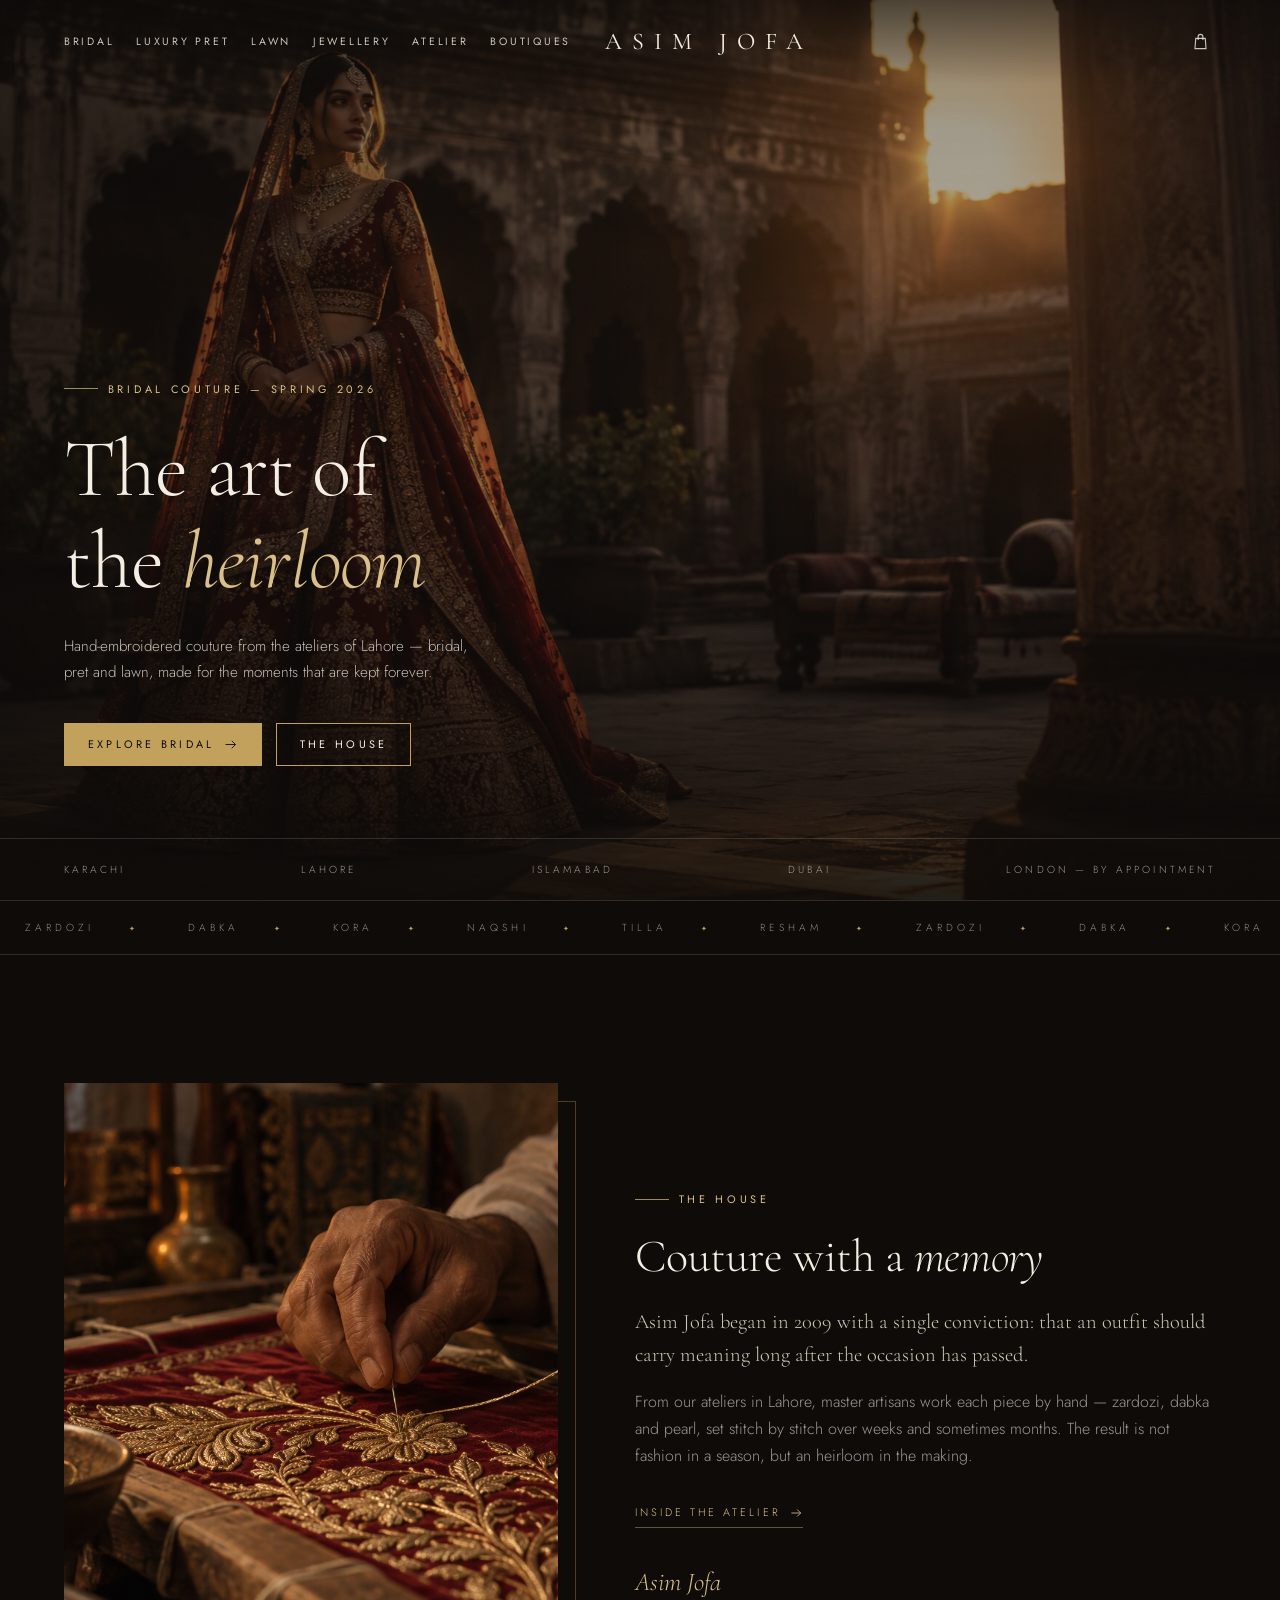
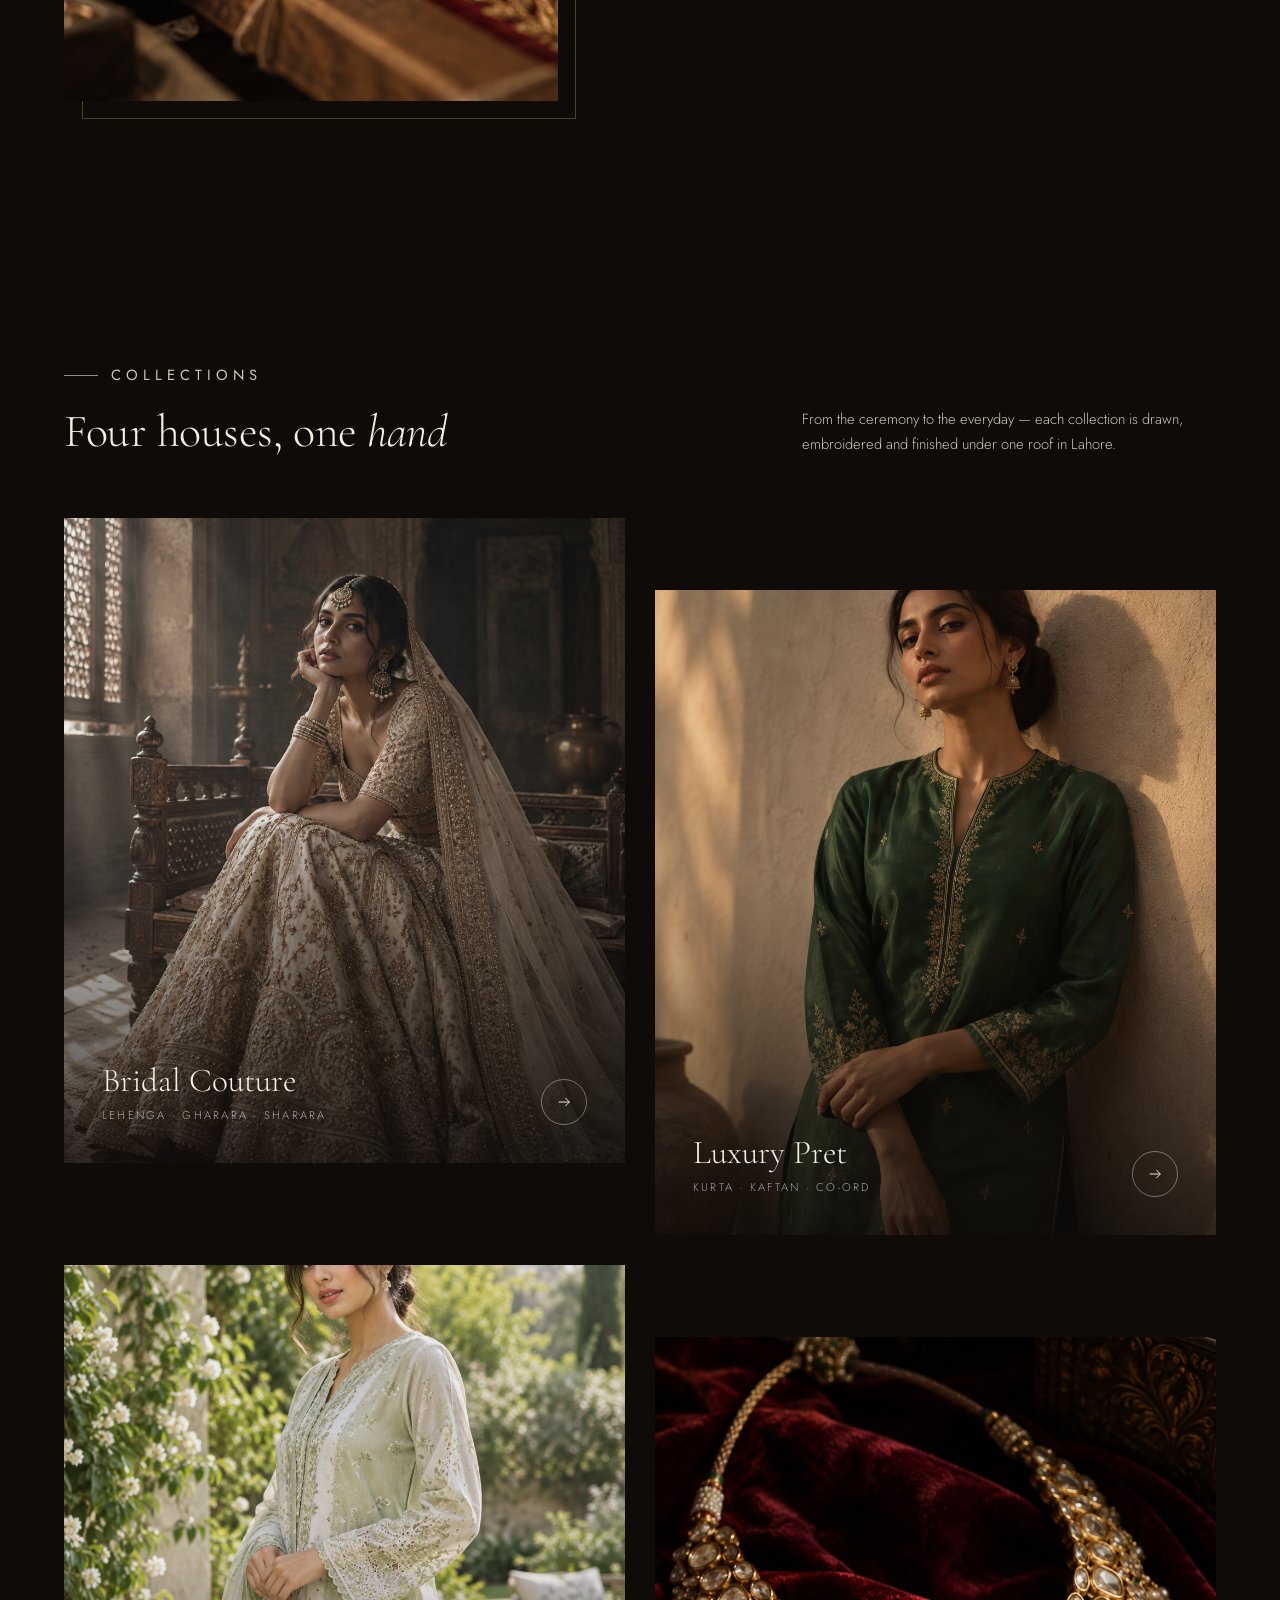
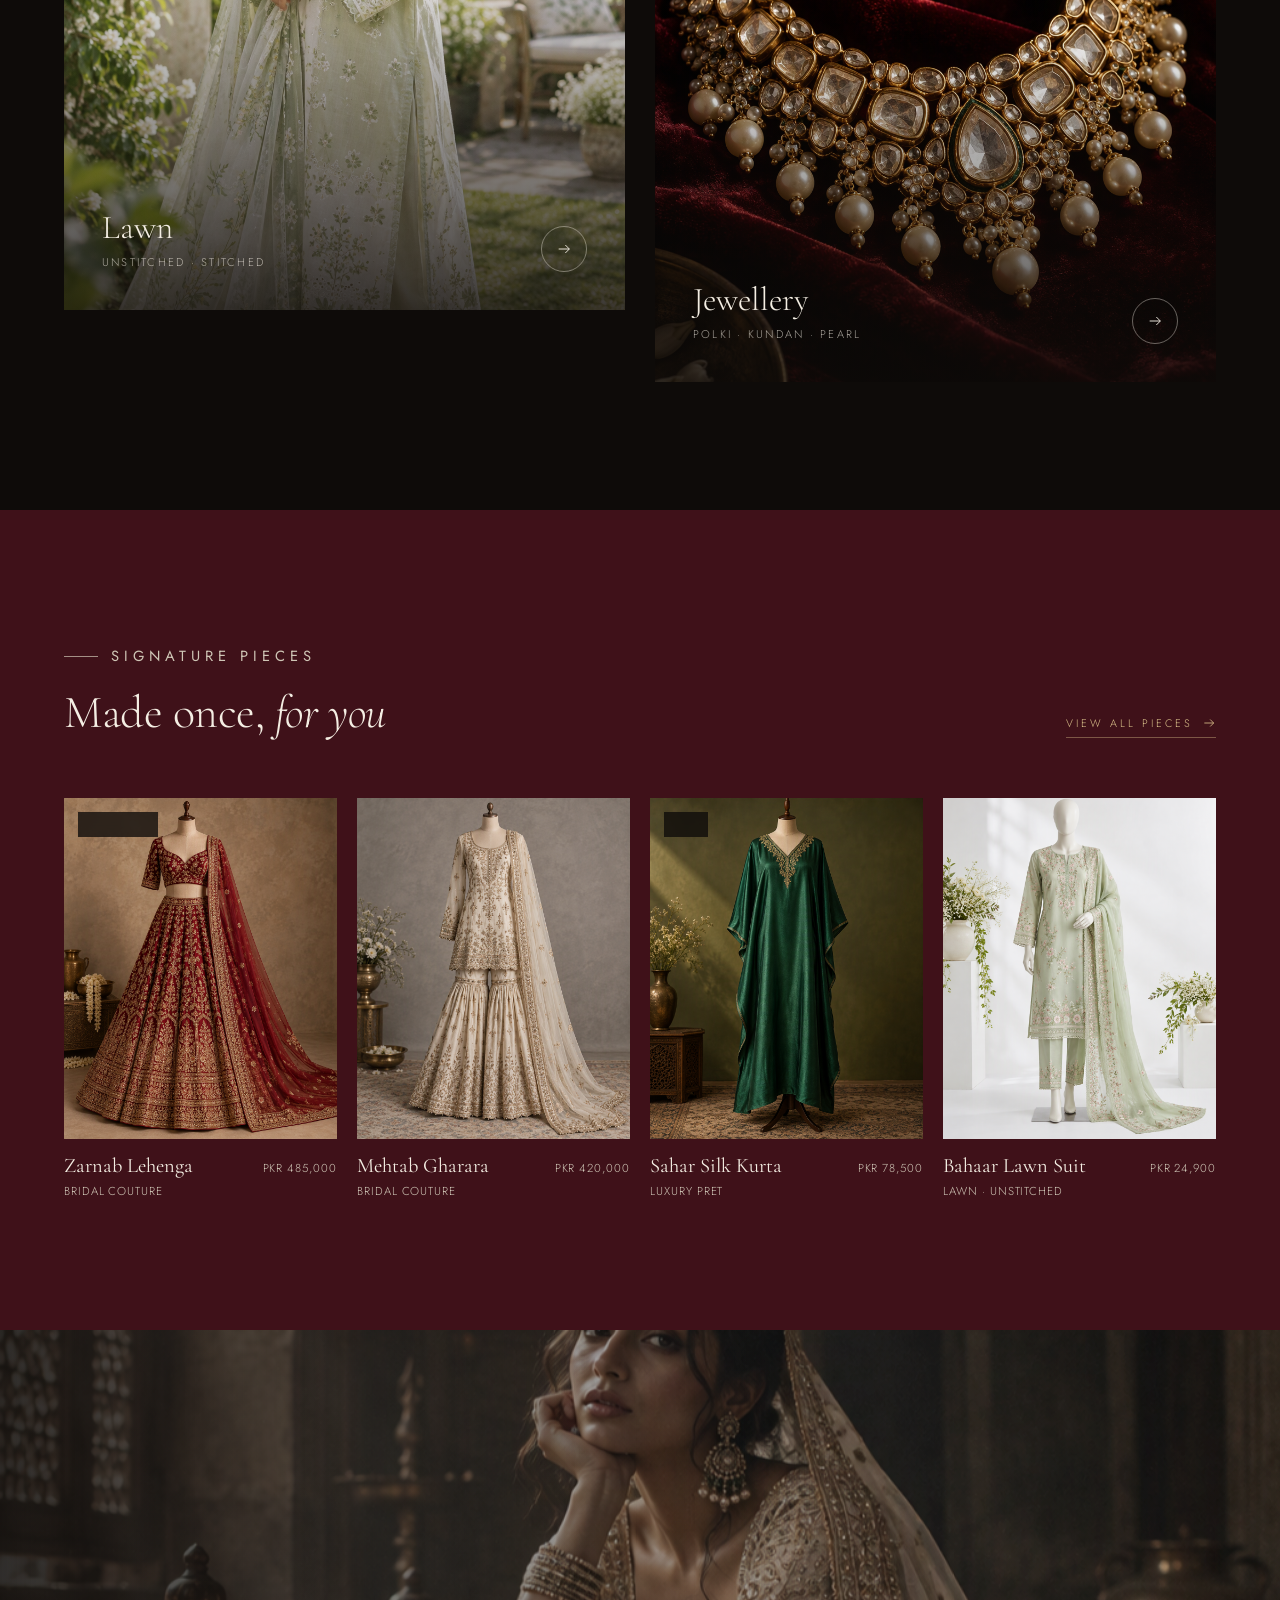
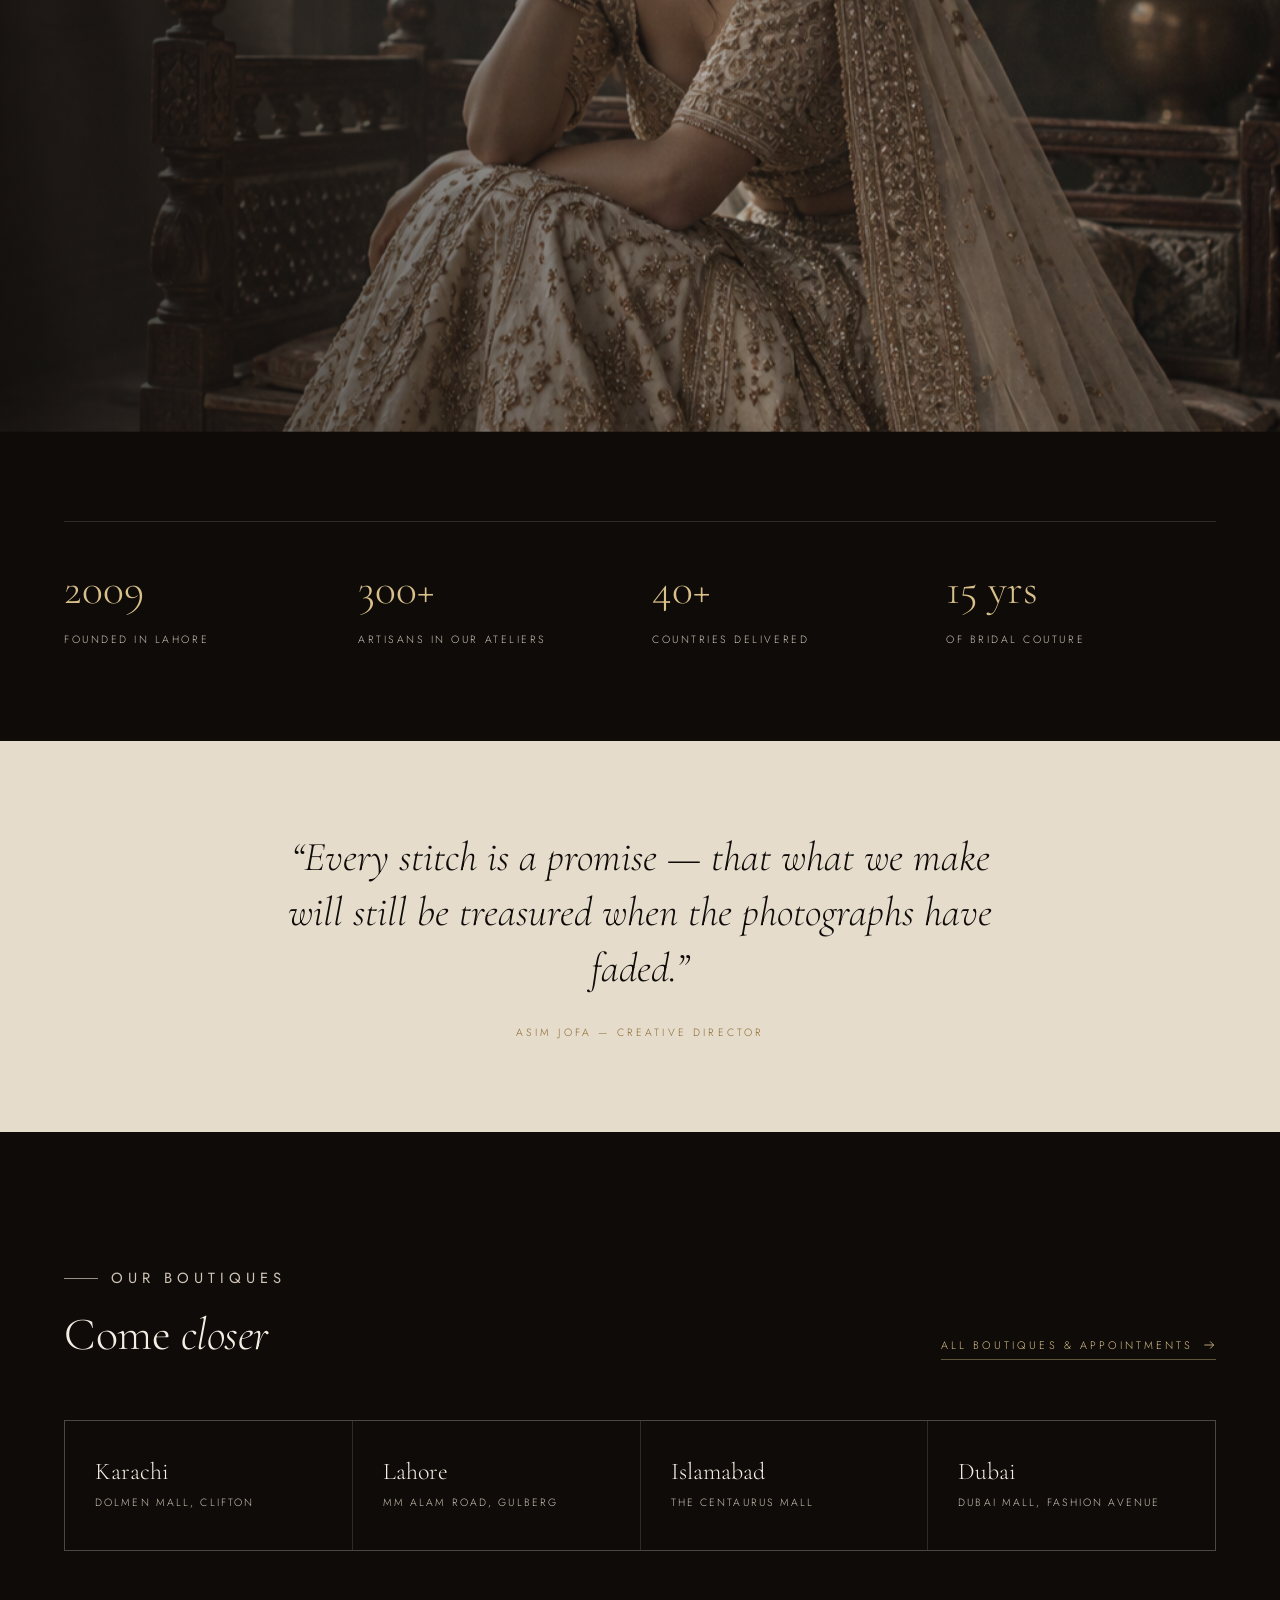
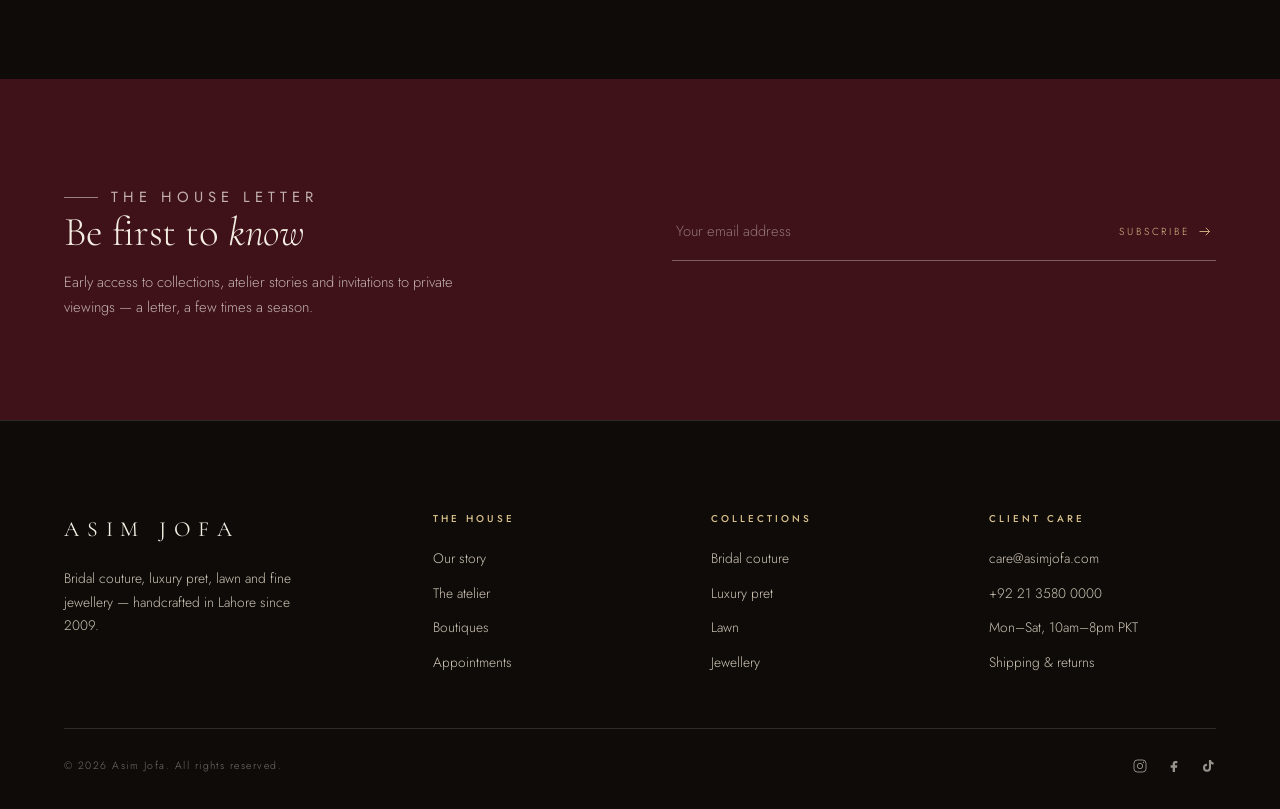
==== index.html @ aaea0c68 "Build Asim Jofa couture site with campaign imagery" ====
<!DOCTYPE html>
<html lang="en">
<head>
  <meta charset="UTF-8">
  <meta name="viewport" content="width=device-width, initial-scale=1.0">
  <title>Asim Jofa — Bridal Couture, Luxury Pret & Lawn</title>
  <meta name="description" content="Asim Jofa couture house — hand-embroidered bridal, luxury pret, lawn and fine jewellery, crafted in Lahore since 2009.">
  <link rel="preconnect" href="https://fonts.googleapis.com">
  <link rel="preconnect" href="https://fonts.gstatic.com" crossorigin>
  <link href="https://fonts.googleapis.com/css2?family=Cormorant+Garamond:ital,wght@0,300;0,400;0,500;1,300;1,400&family=Jost:wght@300;400;500&display=swap" rel="stylesheet">
  <link rel="icon" href="data:image/svg+xml,%3Csvg xmlns='http://www.w3.org/2000/svg' viewBox='0 0 64 64'%3E%3Crect width='64' height='64' fill='%230e0b09'/%3E%3Ctext x='32' y='43' font-family='Georgia,serif' font-size='27' fill='%23c2a15c' text-anchor='middle'%3EAJ%3C/text%3E%3C/svg%3E">
  <link rel="stylesheet" href="assets/css/style.css">
</head>
<body>

  <header class="site-header">
    <div class="container header-inner">
      <nav class="main-nav" aria-label="Primary">
        <a href="bridal.html">Bridal</a>
        <a href="pret.html">Luxury Pret</a>
        <a href="lawn.html">Lawn</a>
        <a href="jewellery.html">Jewellery</a>
        <a href="atelier.html">Atelier</a>
        <a href="boutiques.html">Boutiques</a>
      </nav>

      <button class="menu-toggle tool-btn" type="button" aria-label="Open menu">
        <svg viewBox="0 0 24 24" fill="none" stroke="currentColor" stroke-width="1.4"><path d="M3 7h18M3 12h18M3 17h18"/></svg>
      </button>

      <a class="wordmark" href="index.html" aria-label="Asim Jofa — home">Asim Jofa</a>

      <div class="header-tools">
        <button class="tool-btn" type="button" data-bag-open aria-label="Open shopping bag">
          <svg viewBox="0 0 24 24" fill="none" stroke="currentColor" stroke-width="1.4"><path d="M6 8h12l1 13H5L6 8Z"/><path d="M9 10V6a3 3 0 0 1 6 0v4"/></svg>
          <span class="bag-count" data-bag-count>0</span>
        </button>
      </div>
    </div>
  </header>

  <div class="mobile-nav" id="mobileNav" aria-hidden="true">
    <button class="mobile-close" type="button" aria-label="Close menu">
      <svg viewBox="0 0 24 24" fill="none" stroke="currentColor" stroke-width="1.4"><path d="M6 6l12 12M18 6L6 18"/></svg>
    </button>
    <a href="bridal.html">Bridal</a>
    <a href="pret.html">Luxury Pret</a>
    <a href="lawn.html">Lawn</a>
    <a href="jewellery.html">Jewellery</a>
    <a href="atelier.html">Atelier</a>
    <a href="boutiques.html">Boutiques</a>
    <small>Karachi · Lahore · Islamabad · Dubai</small>
  </div>

  <main>

    <section class="hero">
      <div class="hero-media">
        <img src="assets/images/hero-bridal.png" alt="Bride in a crimson and gold embroidered lehenga in a Mughal courtyard at dusk" fetchpriority="high">
      </div>
      <div class="hero-shade"></div>
      <div class="container hero-inner">
        <p class="eyebrow">Bridal Couture — Spring 2026</p>
        <h1 class="display">The art of the <em>heirloom</em></h1>
        <p class="hero-copy">Hand-embroidered couture from the ateliers of Lahore — bridal, pret and lawn, made for the moments that are kept forever.</p>
        <div class="hero-actions">
          <a class="btn btn--solid" href="bridal.html">Explore bridal
            <svg viewBox="0 0 24 24" fill="none" stroke="currentColor" stroke-width="1.4"><path d="M4 12h16M14 6l6 6-6 6"/></svg>
          </a>
          <a class="btn" href="atelier.html">The house</a>
        </div>
      </div>
      <div class="hero-foot">
        <div class="container">
          <span>Karachi</span><span>Lahore</span><span>Islamabad</span><span>Dubai</span><span>London — by appointment</span>
        </div>
      </div>
    </section>

    <div class="marquee" aria-hidden="true">
      <div class="marquee-track">
        <span>Zardozi</span><span>Dabka</span><span>Kora</span><span>Naqshi</span><span>Tilla</span><span>Resham</span>
        <span>Zardozi</span><span>Dabka</span><span>Kora</span><span>Naqshi</span><span>Tilla</span><span>Resham</span>
      </div>
    </div>

    <section class="section" id="house">
      <div class="container split">
        <div class="split-media" data-reveal>
          <img src="assets/images/atelier.png" alt="Artisan hands embroidering gold thread onto crimson silk">
        </div>
        <div class="split-body" data-reveal data-reveal-delay="1">
          <p class="eyebrow">The House</p>
          <h2 class="section-title">Couture with a <em>memory</em></h2>
          <p class="lede">Asim Jofa began in 2009 with a single conviction: that an outfit should carry meaning long after the occasion has passed.</p>
          <p class="muted">From our ateliers in Lahore, master artisans work each piece by hand — zardozi, dabka and pearl, set stitch by stitch over weeks and sometimes months. The result is not fashion in a season, but an heirloom in the making.</p>
          <a class="link-arrow" href="atelier.html">Inside the atelier
            <svg viewBox="0 0 24 24" fill="none" stroke="currentColor" stroke-width="1.4"><path d="M4 12h16M14 6l6 6-6 6"/></svg>
          </a>
          <p class="signature">Asim Jofa</p>
        </div>
      </div>
    </section>

    <section class="section" id="collections">
      <div class="container">
        <div class="section-head" data-reveal>
          <div>
            <p class="eyebrow">Collections</p>
            <h2 class="section-title">Four houses, one <em>hand</em></h2>
          </div>
          <p>From the ceremony to the everyday — each collection is drawn, embroidered and finished under one roof in Lahore.</p>
        </div>

        <div class="collections">
          <a class="collection" href="bridal.html" data-reveal>
            <img src="assets/images/bridal.png" alt="Bridal collection — ivory and gold zardozi ghagra">
            <div class="collection-body">
              <div>
                <h3>Bridal Couture</h3>
                <p>Lehenga · Gharara · Sharara</p>
              </div>
              <span class="go"><svg viewBox="0 0 24 24" fill="none" stroke="currentColor" stroke-width="1.4"><path d="M4 12h16M14 6l6 6-6 6"/></svg></span>
            </div>
          </a>

          <a class="collection" href="pret.html" data-reveal data-reveal-delay="1">
            <img src="assets/images/pret.png" alt="Luxury pret — emerald silk kurta">
            <div class="collection-body">
              <div>
                <h3>Luxury Pret</h3>
                <p>Kurta · Kaftan · Co-ord</p>
              </div>
              <span class="go"><svg viewBox="0 0 24 24" fill="none" stroke="currentColor" stroke-width="1.4"><path d="M4 12h16M14 6l6 6-6 6"/></svg></span>
            </div>
          </a>

          <a class="collection" href="lawn.html" data-reveal>
            <img src="assets/images/lawn.png" alt="Lawn collection — pistachio embroidered suit in a garden">
            <div class="collection-body">
              <div>
                <h3>Lawn</h3>
                <p>Unstitched · Stitched</p>
              </div>
              <span class="go"><svg viewBox="0 0 24 24" fill="none" stroke="currentColor" stroke-width="1.4"><path d="M4 12h16M14 6l6 6-6 6"/></svg></span>
            </div>
          </a>

          <a class="collection" href="jewellery.html" data-reveal data-reveal-delay="1">
            <img src="assets/images/jewellery.png" alt="Polki and kundan necklace on burgundy velvet">
            <div class="collection-body">
              <div>
                <h3>Jewellery</h3>
                <p>Polki · Kundan · Pearl</p>
              </div>
              <span class="go"><svg viewBox="0 0 24 24" fill="none" stroke="currentColor" stroke-width="1.4"><path d="M4 12h16M14 6l6 6-6 6"/></svg></span>
            </div>
          </a>
        </div>
      </div>
    </section>

    <section class="section section--wine" id="signature">
      <div class="container">
        <div class="section-head" data-reveal>
          <div>
            <p class="eyebrow">Signature pieces</p>
            <h2 class="section-title">Made once, <em>for you</em></h2>
          </div>
          <a class="link-arrow" href="pret.html">View all pieces
            <svg viewBox="0 0 24 24" fill="none" stroke="currentColor" stroke-width="1.4"><path d="M4 12h16M14 6l6 6-6 6"/></svg>
          </a>
        </div>

        <div class="product-grid">
          <article class="product" data-reveal>
            <div class="product-media">
              <span class="product-badge">Signature</span>
              <img src="assets/images/product-1.png" alt="Zarnab crimson embroidered bridal lehenga">
              <button class="add-btn" type="button" data-add="zarnab" data-name="Zarnab Lehenga" data-price="485000" data-image="assets/images/product-1.png">Add to bag</button>
            </div>
            <div class="product-info">
              <div><h3>Zarnab Lehenga</h3><span class="product-cat">Bridal Couture</span></div>
              <span>PKR 485,000</span>
            </div>
          </article>

          <article class="product" data-reveal data-reveal-delay="1">
            <div class="product-media">
              <img src="assets/images/product-2.png" alt="Mehtab ivory and gold bridal gharara">
              <button class="add-btn" type="button" data-add="mehtab" data-name="Mehtab Gharara" data-price="420000" data-image="assets/images/product-2.png">Add to bag</button>
            </div>
            <div class="product-info">
              <div><h3>Mehtab Gharara</h3><span class="product-cat">Bridal Couture</span></div>
              <span>PKR 420,000</span>
            </div>
          </article>

          <article class="product" data-reveal data-reveal-delay="2">
            <div class="product-media">
              <span class="product-badge">New</span>
              <img src="assets/images/product-3.png" alt="Sahar emerald silk kurta with gold neckline">
              <button class="add-btn" type="button" data-add="sahar" data-name="Sahar Silk Kurta" data-price="78500" data-image="assets/images/product-3.png">Add to bag</button>
            </div>
            <div class="product-info">
              <div><h3>Sahar Silk Kurta</h3><span class="product-cat">Luxury Pret</span></div>
              <span>PKR 78,500</span>
            </div>
          </article>

          <article class="product" data-reveal data-reveal-delay="3">
            <div class="product-media">
              <img src="assets/images/product-4.png" alt="Bahaar pistachio embroidered lawn suit">
              <button class="add-btn" type="button" data-add="bahaar" data-name="Bahaar Lawn Suit" data-price="24900" data-image="assets/images/product-4.png">Add to bag</button>
            </div>
            <div class="product-info">
              <div><h3>Bahaar Lawn Suit</h3><span class="product-cat">Lawn · Unstitched</span></div>
              <span>PKR 24,900</span>
            </div>
          </article>
        </div>
      </div>
    </section>

    <section class="campaign" id="campaign">
      <div class="hero-media">
        <img src="assets/images/bridal.png" alt="Bride in ivory and antique gold zardozi" loading="lazy">
      </div>
      <div class="campaign-shade"></div>
      <div class="container campaign-inner" data-reveal>
        <p class="eyebrow">The Wedding Edit · 2026</p>
        <h2 class="section-title">Written in gold, <em>worn once</em></h2>
        <p>Three months, forty artisans, one bride. Our couture service begins with a conversation and ends with a piece that belongs to your family.</p>
        <a class="btn" href="boutiques.html">Book a private appointment</a>
      </div>
    </section>

    <section class="section section--tight">
      <div class="container">
        <div class="stats" data-reveal>
          <div class="stat"><strong>2009</strong><span>Founded in Lahore</span></div>
          <div class="stat"><strong>300+</strong><span>Artisans in our ateliers</span></div>
          <div class="stat"><strong>40+</strong><span>Countries delivered</span></div>
          <div class="stat"><strong>15 yrs</strong><span>Of bridal couture</span></div>
        </div>
      </div>
    </section>

    <section class="section section--tight section--sand">
      <div class="container quote" data-reveal>
        <blockquote>“Every stitch is a promise — that what we make will still be treasured when the photographs have faded.”</blockquote>
        <cite>Asim Jofa — Creative Director</cite>
      </div>
    </section>

    <section class="section" id="boutiques">
      <div class="container">
        <div class="section-head" data-reveal>
          <div>
            <p class="eyebrow">Our boutiques</p>
            <h2 class="section-title">Come <em>closer</em></h2>
          </div>
          <a class="link-arrow" href="boutiques.html">All boutiques &amp; appointments
            <svg viewBox="0 0 24 24" fill="none" stroke="currentColor" stroke-width="1.4"><path d="M4 12h16M14 6l6 6-6 6"/></svg>
          </a>
        </div>
        <div class="boutique-strip" data-reveal>
          <a href="boutiques.html#karachi"><h3>Karachi</h3><p>Dolmen Mall, Clifton</p></a>
          <a href="boutiques.html#lahore"><h3>Lahore</h3><p>MM Alam Road, Gulberg</p></a>
          <a href="boutiques.html#islamabad"><h3>Islamabad</h3><p>The Centaurus Mall</p></a>
          <a href="boutiques.html#dubai"><h3>Dubai</h3><p>Dubai Mall, Fashion Avenue</p></a>
        </div>
      </div>
    </section>

    <section class="newsletter" id="letter">
      <div class="container newsletter-inner">
        <div data-reveal>
          <p class="eyebrow">The House Letter</p>
          <h2 class="section-title">Be first to <em>know</em></h2>
          <p>Early access to collections, atelier stories and invitations to private viewings — a letter, a few times a season.</p>
        </div>
        <div data-reveal data-reveal-delay="1">
          <form class="field" data-newsletter novalidate>
            <input type="email" name="email" placeholder="Your email address" aria-label="Your email address" autocomplete="email">
            <button type="submit">Subscribe
              <svg viewBox="0 0 24 24" fill="none" stroke="currentColor" stroke-width="1.4"><path d="M4 12h16M14 6l6 6-6 6"/></svg>
            </button>
          </form>
          <p class="form-note" aria-live="polite"></p>
        </div>
      </div>
    </section>

  </main>

  <footer class="site-footer">
    <div class="container">
      <div class="footer-top">
        <div class="footer-brand">
          <a class="wordmark" href="index.html">Asim Jofa</a>
          <p>Bridal couture, luxury pret, lawn and fine jewellery — handcrafted in Lahore since 2009.</p>
        </div>
        <div class="footer-col">
          <h4>The House</h4>
          <ul>
            <li><a href="atelier.html">Our story</a></li>
            <li><a href="atelier.html#craft">The atelier</a></li>
            <li><a href="boutiques.html">Boutiques</a></li>
            <li><a href="boutiques.html#appointment">Appointments</a></li>
          </ul>
        </div>
        <div class="footer-col">
          <h4>Collections</h4>
          <ul>
            <li><a href="bridal.html">Bridal couture</a></li>
            <li><a href="pret.html">Luxury pret</a></li>
            <li><a href="lawn.html">Lawn</a></li>
            <li><a href="jewellery.html">Jewellery</a></li>
          </ul>
        </div>
        <div class="footer-col">
          <h4>Client care</h4>
          <ul>
            <li><a href="mailto:care@asimjofa.com">care@asimjofa.com</a></li>
            <li><a href="tel:+922135800000">+92 21 3580 0000</a></li>
            <li>Mon–Sat, 10am–8pm PKT</li>
            <li><a href="boutiques.html#care">Shipping &amp; returns</a></li>
          </ul>
        </div>
      </div>
      <div class="footer-bottom">
        <span>© <span data-year>2026</span> Asim Jofa. All rights reserved.</span>
        <div class="socials">
          <a href="https://www.instagram.com/asimjofa/" target="_blank" rel="noopener" aria-label="Instagram">
            <svg viewBox="0 0 24 24" fill="none" stroke="currentColor" stroke-width="1.4"><rect x="3" y="3" width="18" height="18" rx="5"/><circle cx="12" cy="12" r="4"/><circle cx="17.2" cy="6.8" r="1" fill="currentColor" stroke="none"/></svg>
          </a>
          <a href="https://www.facebook.com/asimjofa" target="_blank" rel="noopener" aria-label="Facebook">
            <svg viewBox="0 0 24 24" fill="currentColor"><path d="M14 8h3V4.5h-3c-2.5 0-4 1.7-4 4.2V11H7v3.5h3V21h3.5v-6.5h3l.5-3.5h-3.5V9c0-.6.3-1 .5-1Z"/></svg>
          </a>
          <a href="https://www.tiktok.com/@asimjofa" target="_blank" rel="noopener" aria-label="TikTok">
            <svg viewBox="0 0 24 24" fill="currentColor"><path d="M16.5 3c.4 2.1 1.8 3.5 4 3.8v3c-1.6 0-3-.5-4-1.3v6.1a6 6 0 1 1-5.9-6v3.2a2.9 2.9 0 1 0 2.8 2.9V3h3Z"/></svg>
          </a>
        </div>
      </div>
    </div>
  </footer>

  <script src="assets/js/main.js"></script>
</body>
</html>
---- assets/css/style.css ----
/* ————————————————————————————————
   Asim Jofa — static site
   ———————————————————————————————— */

:root {
  --ink: #0e0b09;
  --ink-2: #171210;
  --ink-3: #221b16;
  --ivory: #f4eee3;
  --ivory-dim: #cfc6b6;
  --sand: #e6dccb;
  --gold: #c2a15c;
  --gold-soft: #d9c08a;
  --wine: #3f1119;
  --line: rgba(244, 238, 227, 0.14);
  --line-dark: rgba(14, 11, 9, 0.14);
  --serif: "Cormorant Garamond", "Times New Roman", serif;
  --sans: "Jost", "Helvetica Neue", Arial, sans-serif;
  --ease: cubic-bezier(0.22, 1, 0.36, 1);
  --header-h: 84px;
}

* { margin: 0; padding: 0; box-sizing: border-box; }

html { scroll-behavior: smooth; }

body {
  background: var(--ink);
  color: var(--ivory);
  font-family: var(--sans);
  font-weight: 300;
  font-size: 16px;
  line-height: 1.7;
  -webkit-font-smoothing: antialiased;
}

img { display: block; max-width: 100%; }

a { color: inherit; text-decoration: none; }

button { font: inherit; color: inherit; background: none; border: 0; cursor: pointer; }

::selection { background: var(--gold); color: var(--ink); }

.container { width: min(1320px, 90vw); margin-inline: auto; }

/* ————— typography ————— */

h1, h2, h3, .serif { font-family: var(--serif); font-weight: 300; line-height: 1.12; }

.display {
  font-size: clamp(2.9rem, 6.4vw, 5.9rem);
  letter-spacing: -0.01em;
}

.display em, .serif em { font-style: italic; color: var(--gold-soft); }

h2.section-title {
  font-size: clamp(2rem, 3.6vw, 3.4rem);
  letter-spacing: -0.01em;
}

.eyebrow {
  display: inline-flex;
  align-items: center;
  gap: 0.9em;
  font-size: 0.68rem;
  font-weight: 400;
  letter-spacing: 0.34em;
  text-transform: uppercase;
  color: var(--gold-soft);
}

.eyebrow::before {
  content: "";
  width: 34px;
  height: 1px;
  background: currentColor;
  opacity: 0.7;
}

.lede {
  font-family: var(--serif);
  font-size: clamp(1.15rem, 1.6vw, 1.45rem);
  line-height: 1.6;
  color: var(--ivory-dim);
}

.muted { color: rgba(244, 238, 227, 0.62); }

/* ————— buttons & links ————— */

.btn {
  display: inline-flex;
  align-items: center;
  justify-content: center;
  gap: 0.8em;
  padding: 1em 2.1em;
  border: 1px solid var(--gold);
  font-size: 0.68rem;
  font-weight: 400;
  letter-spacing: 0.3em;
  text-transform: uppercase;
  color: var(--ivory);
  transition: background-color 0.45s var(--ease), color 0.45s var(--ease);
}

.btn:hover { background: var(--gold); color: var(--ink); }

.btn--solid { background: var(--gold); color: var(--ink); }
.btn--solid:hover { background: transparent; color: var(--ivory); }

.btn--ghost { border-color: var(--line); }
.btn--ghost:hover { border-color: var(--gold); background: transparent; color: var(--ivory); }

.btn svg { width: 15px; height: 15px; transition: transform 0.4s var(--ease); }
.btn:hover svg { transform: translateX(4px); }

.link-arrow {
  display: inline-flex;
  align-items: center;
  gap: 0.8em;
  font-size: 0.68rem;
  letter-spacing: 0.28em;
  text-transform: uppercase;
  color: var(--gold-soft);
  padding-bottom: 0.45em;
  border-bottom: 1px solid rgba(217, 192, 138, 0.4);
  transition: border-color 0.3s;
}

.link-arrow:hover { border-color: var(--gold-soft); }
.link-arrow svg { width: 14px; height: 14px; }

/* ————— header ————— */

.site-header {
  position: fixed;
  inset: 0 0 auto;
  z-index: 60;
  height: var(--header-h);
  display: flex;
  align-items: center;
  transition: background-color 0.45s var(--ease), backdrop-filter 0.45s;
  background: linear-gradient(to bottom, rgba(14, 11, 9, 0.55), rgba(14, 11, 9, 0));
}

.site-header.is-solid {
  background: rgba(14, 11, 9, 0.92);
  backdrop-filter: blur(14px);
  border-bottom: 1px solid var(--line);
}

.header-inner {
  display: grid;
  grid-template-columns: 1fr auto 1fr;
  align-items: center;
  gap: 24px;
}

.main-nav { display: flex; gap: clamp(14px, 1.7vw, 30px); }

.main-nav a { white-space: nowrap; }

.main-nav a,
.header-tools button,
.header-tools a {
  font-size: 0.66rem;
  font-weight: 400;
  letter-spacing: 0.26em;
  text-transform: uppercase;
  color: rgba(244, 238, 227, 0.82);
  transition: color 0.3s;
}

.main-nav a:hover,
.main-nav a[aria-current="page"] { color: var(--gold-soft); }

.wordmark {
  font-family: var(--serif);
  font-size: 1.5rem;
  font-weight: 400;
  letter-spacing: 0.42em;
  text-indent: 0.42em;
  text-transform: uppercase;
  white-space: nowrap;
}

.header-tools {
  display: flex;
  justify-content: flex-end;
  align-items: center;
  gap: 22px;
}

.tool-btn { position: relative; display: inline-flex; padding: 6px; }
.tool-btn svg { width: 19px; height: 19px; }

.bag-count {
  position: absolute;
  top: 0;
  right: -2px;
  min-width: 16px;
  height: 16px;
  padding: 0 4px;
  border-radius: 50%;
  background: var(--gold);
  color: var(--ink);
  font-size: 0.6rem;
  font-weight: 500;
  line-height: 16px;
  text-align: center;
  opacity: 0;
  transform: scale(0.6);
  transition: opacity 0.3s, transform 0.3s;
}

.bag-count.is-on { opacity: 1; transform: scale(1); }

.menu-toggle { display: none; }

/* mobile nav */

.mobile-nav {
  position: fixed;
  inset: 0;
  z-index: 90;
  background: var(--ink);
  padding: 110px 9vw 48px;
  display: flex;
  flex-direction: column;
  gap: 6px;
  transform: translateY(-102%);
  transition: transform 0.6s var(--ease);
}

.mobile-nav.is-open { transform: translateY(0); }

.mobile-nav a {
  font-family: var(--serif);
  font-size: clamp(1.9rem, 8vw, 2.6rem);
  padding: 6px 0;
  border-bottom: 1px solid var(--line);
  color: var(--ivory);
}

.mobile-nav a[aria-current="page"] { color: var(--gold-soft); }

.mobile-nav small {
  margin-top: 32px;
  font-size: 0.66rem;
  letter-spacing: 0.3em;
  text-transform: uppercase;
  color: var(--ivory-dim);
}

.mobile-close {
  position: absolute;
  top: 28px;
  right: 9vw;
  width: 44px;
  height: 44px;
  display: grid;
  place-items: center;
  border: 1px solid var(--line);
  border-radius: 50%;
}

.mobile-close svg { width: 18px; height: 18px; }

/* ————— hero ————— */

.hero {
  position: relative;
  min-height: 100svh;
  display: flex;
  flex-direction: column;
  justify-content: flex-end;
  isolation: isolate;
  overflow: hidden;
}

.hero-media, .hero-media img, .hero-shade { position: absolute; inset: 0; }

.hero-media img {
  width: 100%;
  height: 100%;
  object-fit: cover;
  object-position: 50% 32%;
  transform: scale(1.04);
  animation: hero-in 2.4s var(--ease) forwards;
}

@keyframes hero-in { to { transform: scale(1); } }

.hero-shade {
  background:
    linear-gradient(to top, rgba(14, 11, 9, 0.92) 0%, rgba(14, 11, 9, 0.28) 46%, rgba(14, 11, 9, 0.42) 100%),
    linear-gradient(to right, rgba(14, 11, 9, 0.55), transparent 55%);
}

.hero-inner {
  position: relative;
  z-index: 2;
  padding: calc(var(--header-h) + 40px) 0 8vh;
}

.hero-inner .eyebrow { margin-bottom: 26px; }

.hero-inner h1 {
  max-width: 15ch;
  margin-bottom: 26px;
  text-wrap: balance;
}

.hero-copy {
  max-width: 46ch;
  margin-bottom: 38px;
  color: rgba(244, 238, 227, 0.78);
  font-size: 0.95rem;
}

.hero-actions { display: flex; flex-wrap: wrap; gap: 14px; }

.hero-foot {
  position: relative;
  z-index: 2;
  border-top: 1px solid var(--line);
  padding: 22px 0;
  font-size: 0.64rem;
  letter-spacing: 0.3em;
  text-transform: uppercase;
  color: rgba(244, 238, 227, 0.6);
}

.hero-foot .container {
  display: flex;
  flex-wrap: wrap;
  justify-content: space-between;
  gap: 12px 32px;
}

/* ————— page hero ————— */

.page-hero {
  position: relative;
  min-height: 74vh;
  display: flex;
  align-items: flex-end;
  isolation: isolate;
  overflow: hidden;
  padding-bottom: 64px;
}

.page-hero .hero-media img { object-position: 50% 30%; }

.page-hero--top .hero-media img { object-position: 50% 42%; }

.page-hero-inner { position: relative; z-index: 2; }

.page-hero .eyebrow { margin-bottom: 20px; }

.page-hero h1 { font-size: clamp(2.7rem, 6vw, 5.2rem); }

.page-hero p {
  max-width: 52ch;
  margin-top: 20px;
  color: rgba(244, 238, 227, 0.76);
  font-size: 0.95rem;
}

.crumbs {
  position: relative;
  z-index: 2;
  display: flex;
  gap: 0.7em;
  margin-bottom: 22px;
  font-size: 0.62rem;
  letter-spacing: 0.24em;
  text-transform: uppercase;
  color: rgba(244, 238, 227, 0.55);
}

.crumbs a:hover { color: var(--gold-soft); }

/* ————— sections ————— */

.section { padding: clamp(72px, 10vw, 130px) 0; }
.section--tight { padding: clamp(56px, 7vw, 96px) 0; }
.section--sand { background: var(--sand); color: var(--ink); }
.section--wine { background: var(--wine); }

.section-head {
  display: flex;
  flex-wrap: wrap;
  align-items: flex-end;
  justify-content: space-between;
  gap: 24px;
  margin-bottom: clamp(36px, 5vw, 60px);
}

.section-head .eyebrow { margin-bottom: 18px; }
.section-head p { max-width: 46ch; color: var(--ivory-dim); font-size: 0.92rem; }

.section--sand .eyebrow { color: #8a6a2f; }
.section--sand .section-head p,
.section--sand .muted { color: rgba(14, 11, 9, 0.66); }

/* marquee */

.marquee {
  overflow: hidden;
  border-block: 1px solid var(--line);
  padding: 18px 0;
  background: var(--ink);
}

.marquee-track {
  display: flex;
  gap: 0;
  width: max-content;
  animation: marquee 38s linear infinite;
}

.marquee span {
  flex: none;
  padding-inline: 2.4em;
  font-size: 0.64rem;
  letter-spacing: 0.4em;
  text-transform: uppercase;
  color: rgba(244, 238, 227, 0.55);
  white-space: nowrap;
}

.marquee span::after {
  content: "✦";
  margin-left: 4.8em;
  color: var(--gold);
  font-size: 0.7em;
}

@keyframes marquee { to { transform: translateX(-50%); } }

/* intro split */

.split {
  display: grid;
  grid-template-columns: 0.85fr 1fr;
  gap: clamp(36px, 6vw, 96px);
  align-items: center;
}

.split--flip { grid-template-columns: 1fr 0.85fr; }
.split--flip .split-media { order: 2; }

.split-media { position: relative; }

.split-media img {
  width: 100%;
  aspect-ratio: 4 / 5;
  object-fit: cover;
}

.split-media::after {
  content: "";
  position: absolute;
  inset: 18px -18px -18px 18px;
  border: 1px solid var(--gold);
  opacity: 0.35;
  z-index: -1;
}

.split-body .eyebrow { margin-bottom: 22px; }
.split-body h2 { margin-bottom: 24px; }
.split-body p + p { margin-top: 16px; }
.split-body .link-arrow { margin-top: 34px; }

.signature {
  font-family: var(--serif);
  font-style: italic;
  font-size: 1.6rem;
  margin-top: 32px;
  color: var(--gold-soft);
}

/* collections */

.collections {
  display: grid;
  grid-template-columns: 1fr 1fr;
  gap: clamp(18px, 2.4vw, 30px);
}

.collection {
  position: relative;
  display: block;
  overflow: hidden;
  isolation: isolate;
  aspect-ratio: 4 / 4.6;
}

.collection:nth-child(even) { margin-top: clamp(0px, 6vw, 72px); }

.collection img {
  position: absolute;
  inset: 0;
  width: 100%;
  height: 100%;
  object-fit: cover;
  transition: transform 1.4s var(--ease);
}

.collection::after {
  content: "";
  position: absolute;
  inset: 0;
  background: linear-gradient(to top, rgba(14, 11, 9, 0.8), rgba(14, 11, 9, 0.05) 55%);
  z-index: 1;
}

.collection:hover img { transform: scale(1.055); }

.collection-body {
  position: absolute;
  inset: auto 0 0;
  z-index: 2;
  padding: clamp(22px, 3vw, 38px);
  display: flex;
  align-items: flex-end;
  justify-content: space-between;
  gap: 20px;
}

.collection h3 { font-size: clamp(1.7rem, 2.6vw, 2.5rem); margin-bottom: 6px; }

.collection p {
  font-size: 0.7rem;
  letter-spacing: 0.2em;
  text-transform: uppercase;
  color: rgba(244, 238, 227, 0.66);
}

.collection .go {
  flex: none;
  width: 46px;
  height: 46px;
  border: 1px solid rgba(244, 238, 227, 0.4);
  border-radius: 50%;
  display: grid;
  place-items: center;
  transition: background-color 0.4s, color 0.4s, border-color 0.4s;
}

.collection .go svg { width: 16px; height: 16px; }
.collection:hover .go { background: var(--gold); border-color: var(--gold); color: var(--ink); }

/* stats */

.stats {
  display: grid;
  grid-template-columns: repeat(4, 1fr);
  gap: 24px;
  border-top: 1px solid var(--line);
  padding-top: 46px;
}

.stat strong {
  display: block;
  font-family: var(--serif);
  font-size: clamp(2.2rem, 3.4vw, 3.2rem);
  font-weight: 300;
  color: var(--gold-soft);
  line-height: 1;
  margin-bottom: 12px;
}

.stat span {
  font-size: 0.66rem;
  letter-spacing: 0.24em;
  text-transform: uppercase;
  color: var(--ivory-dim);
}

/* products */

.filters {
  display: flex;
  flex-wrap: wrap;
  gap: 10px;
  margin-bottom: clamp(28px, 4vw, 44px);
}

.pill {
  padding: 0.75em 1.5em;
  border: 1px solid var(--line);
  font-size: 0.64rem;
  letter-spacing: 0.24em;
  text-transform: uppercase;
  color: var(--ivory-dim);
  transition: background-color 0.35s, color 0.35s, border-color 0.35s;
}

.section--sand .pill { border-color: rgba(14, 11, 9, 0.22); color: rgba(14, 11, 9, 0.72); }

.pill:hover { border-color: var(--gold); color: var(--ivory); }
.section--sand .pill:hover { color: var(--ink); }

.pill.is-active { background: var(--gold); border-color: var(--gold); color: var(--ink); }

.product-grid {
  display: grid;
  grid-template-columns: repeat(4, 1fr);
  gap: clamp(18px, 2.2vw, 30px) clamp(14px, 1.6vw, 22px);
}

.product {
  position: relative;
  transition: opacity 0.4s ease, transform 0.4s ease;
}

.product.is-hidden { display: none; }

.product-media {
  position: relative;
  overflow: hidden;
  aspect-ratio: 4 / 5;
  background: var(--ink-2);
}

.product-media img {
  width: 100%;
  height: 100%;
  object-fit: cover;
  transition: transform 1.2s var(--ease);
}

.product:hover .product-media img { transform: scale(1.045); }

.product-badge {
  position: absolute;
  top: 14px;
  left: 14px;
  z-index: 2;
  padding: 0.5em 0.9em;
  background: rgba(14, 11, 9, 0.78);
  backdrop-filter: blur(6px);
  font-size: 0.56rem;
  letter-spacing: 0.24em;
  text-transform: uppercase;
  color: var(--gold-soft);
}

.add-btn {
  position: absolute;
  inset: auto 12px 12px;
  z-index: 2;
  padding: 1em;
  background: rgba(244, 238, 227, 0.94);
  color: var(--ink);
  font-size: 0.6rem;
  letter-spacing: 0.26em;
  text-transform: uppercase;
  opacity: 0;
  transform: translateY(8px);
  transition: opacity 0.35s, transform 0.35s, background-color 0.3s;
}

.product:hover .add-btn,
.add-btn:focus-visible { opacity: 1; transform: translateY(0); }
.add-btn:hover { background: var(--gold); }

.product-info {
  display: flex;
  justify-content: space-between;
  align-items: baseline;
  gap: 16px;
  padding-top: 16px;
}

.product-info h3 {
  font-family: var(--serif);
  font-size: 1.28rem;
  font-weight: 400;
}

.product-info span {
  font-size: 0.72rem;
  letter-spacing: 0.08em;
  color: var(--ivory-dim);
  white-space: nowrap;
}

.section--sand .product-info span { color: rgba(14, 11, 9, 0.6); }

.product-cat {
  display: block;
  margin-top: 4px;
  font-size: 0.58rem;
  letter-spacing: 0.22em;
  text-transform: uppercase;
  color: rgba(244, 238, 227, 0.45);
}

.section--sand .product-cat { color: rgba(14, 11, 9, 0.45); }

.empty-state {
  display: none;
  padding: 60px 0;
  text-align: center;
  font-family: var(--serif);
  font-size: 1.4rem;
  color: var(--ivory-dim);
}

.empty-state.is-on { display: block; }

/* campaign */

.campaign {
  position: relative;
  min-height: 78vh;
  display: flex;
  align-items: center;
  isolation: isolate;
  overflow: hidden;
}

.campaign .hero-media img { object-position: 50% 38%; }

.campaign-shade {
  position: absolute;
  inset: 0;
  background: linear-gradient(to right, rgba(14, 11, 9, 0.86), rgba(14, 11, 9, 0.18) 65%);
  z-index: 1;
}

.campaign-inner {
  position: relative;
  z-index: 2;
  padding: 100px 0;
  max-width: 620px;
}

.campaign .eyebrow { margin-bottom: 24px; }
.campaign h2 { font-size: clamp(2.4rem, 4.6vw, 4.2rem); margin-bottom: 24px; }
.campaign p { color: rgba(244, 238, 227, 0.8); max-width: 44ch; margin-bottom: 34px; }

/* quote */

.quote { text-align: center; max-width: 760px; margin-inline: auto; }

.quote blockquote {
  font-family: var(--serif);
  font-size: clamp(1.7rem, 3.2vw, 2.7rem);
  line-height: 1.35;
  font-style: italic;
  color: var(--ivory);
}

.quote cite {
  display: block;
  margin-top: 28px;
  font-family: var(--sans);
  font-style: normal;
  font-size: 0.66rem;
  letter-spacing: 0.3em;
  text-transform: uppercase;
  color: var(--gold-soft);
}

.section--sand .quote blockquote { color: var(--ink); }
.section--sand .quote cite { color: #8a6a2f; }

/* boutiques strip */

.boutique-strip {
  display: grid;
  grid-template-columns: repeat(4, 1fr);
  gap: 1px;
  background: var(--line);
  border: 1px solid var(--line);
}

.boutique-strip a {
  display: block;
  padding: 38px 30px;
  background: var(--ink);
  transition: background-color 0.4s;
}

.boutique-strip a:hover { background: var(--ink-3); }

.boutique-strip h3 { font-size: 1.5rem; margin-bottom: 8px; }

.boutique-strip p {
  font-size: 0.66rem;
  letter-spacing: 0.2em;
  text-transform: uppercase;
  color: var(--ivory-dim);
}

/* newsletter */

.newsletter {
  background: var(--wine);
  padding: clamp(60px, 8vw, 100px) 0;
}

.newsletter-inner {
  display: grid;
  grid-template-columns: 1fr 1fr;
  gap: clamp(32px, 5vw, 80px);
  align-items: center;
}

.newsletter h2 { font-size: clamp(1.9rem, 3.2vw, 3rem); margin-bottom: 14px; }

.newsletter p { color: rgba(244, 238, 227, 0.72); max-width: 44ch; font-size: 0.92rem; }

.field {
  display: flex;
  border-bottom: 1px solid rgba(244, 238, 227, 0.35);
  transition: border-color 0.3s;
}

.field:focus-within { border-color: var(--gold-soft); }

.field input {
  flex: 1;
  min-width: 0;
  padding: 16px 4px;
  background: none;
  border: 0;
  color: var(--ivory);
  font: inherit;
  font-size: 0.92rem;
}

.field input::placeholder { color: rgba(244, 238, 227, 0.45); }
.field input:focus { outline: none; }

.field button {
  display: inline-flex;
  align-items: center;
  gap: 0.7em;
  padding: 0 4px 0 18px;
  font-size: 0.64rem;
  letter-spacing: 0.28em;
  text-transform: uppercase;
  color: var(--gold-soft);
  white-space: nowrap;
}

.field button svg { width: 15px; height: 15px; }

.form-note {
  margin-top: 14px;
  min-height: 1.4em;
  font-size: 0.75rem;
  letter-spacing: 0.06em;
  color: rgba(244, 238, 227, 0.6);
}

.form-note.is-error { color: #e8a1a1; }
.form-note.is-success { color: var(--gold-soft); }

/* ————— footer ————— */

.site-footer {
  background: var(--ink);
  border-top: 1px solid var(--line);
  padding: clamp(56px, 7vw, 90px) 0 34px;
}

.footer-top {
  display: grid;
  grid-template-columns: 1.4fr 1fr 1fr 1fr;
  gap: clamp(28px, 4vw, 60px);
  padding-bottom: 54px;
  border-bottom: 1px solid var(--line);
}

.footer-brand .wordmark { font-size: 1.35rem; letter-spacing: 0.36em; }

.footer-brand p {
  margin-top: 20px;
  max-width: 30ch;
  font-size: 0.86rem;
  color: var(--ivory-dim);
}

.footer-col h4 {
  font-family: var(--sans);
  font-size: 0.62rem;
  font-weight: 500;
  letter-spacing: 0.3em;
  text-transform: uppercase;
  color: var(--gold-soft);
  margin-bottom: 20px;
}

.footer-col ul { list-style: none; display: grid; gap: 11px; }

.footer-col a, .footer-col li {
  font-size: 0.86rem;
  color: var(--ivory-dim);
  transition: color 0.3s;
}

.footer-col a:hover { color: var(--ivory); }

.footer-bottom {
  display: flex;
  flex-wrap: wrap;
  justify-content: space-between;
  gap: 16px;
  padding-top: 28px;
  font-size: 0.66rem;
  letter-spacing: 0.14em;
  color: rgba(244, 238, 227, 0.45);
}

.socials { display: flex; gap: 18px; align-items: center; }
.socials a { display: inline-flex; color: rgba(244, 238, 227, 0.6); transition: color 0.3s; }
.socials a:hover { color: var(--gold-soft); }
.socials svg { width: 16px; height: 16px; }

/* ————— bag drawer ————— */

.overlay {
  position: fixed;
  inset: 0;
  z-index: 100;
  background: rgba(6, 4, 3, 0.6);
  backdrop-filter: blur(3px);
  opacity: 0;
  pointer-events: none;
  transition: opacity 0.4s;
}

.overlay.is-on { opacity: 1; pointer-events: auto; }

.bag-panel {
  position: fixed;
  top: 0;
  right: 0;
  bottom: 0;
  z-index: 101;
  width: min(440px, 100vw);
  background: var(--ink-2);
  border-left: 1px solid var(--line);
  display: flex;
  flex-direction: column;
  transform: translateX(102%);
  transition: transform 0.55s var(--ease);
}

.bag-panel.is-open { transform: translateX(0); }

.bag-head {
  display: flex;
  align-items: center;
  justify-content: space-between;
  padding: 26px 28px;
  border-bottom: 1px solid var(--line);
}

.bag-head h2 { font-size: 1.5rem; }

.icon-close {
  width: 40px;
  height: 40px;
  display: grid;
  place-items: center;
  border: 1px solid var(--line);
  border-radius: 50%;
  transition: border-color 0.3s;
}

.icon-close:hover { border-color: var(--gold); }
.icon-close svg { width: 15px; height: 15px; }

.bag-items { flex: 1; overflow-y: auto; padding: 8px 28px; }

.bag-empty {
  padding: 60px 0;
  text-align: center;
  font-family: var(--serif);
  font-size: 1.3rem;
  color: var(--ivory-dim);
}

.bag-item {
  display: grid;
  grid-template-columns: 76px 1fr auto;
  gap: 16px;
  padding: 20px 0;
  border-bottom: 1px solid var(--line);
  align-items: center;
}

.bag-item img { width: 76px; height: 95px; object-fit: cover; }

.bag-item h3 { font-family: var(--serif); font-size: 1.1rem; font-weight: 400; line-height: 1.3; }

.bag-item .price { font-size: 0.78rem; color: var(--ivory-dim); margin-top: 4px; }

.qty {
  display: inline-flex;
  align-items: center;
  gap: 12px;
  margin-top: 10px;
  font-size: 0.8rem;
}

.qty button {
  width: 22px;
  height: 22px;
  display: grid;
  place-items: center;
  border: 1px solid var(--line);
  font-size: 0.9rem;
  line-height: 1;
  color: var(--ivory-dim);
}

.qty button:hover { border-color: var(--gold); color: var(--ivory); }

.bag-remove { font-size: 0.62rem; letter-spacing: 0.14em; text-transform: uppercase; color: rgba(244, 238, 227, 0.45); }
.bag-remove:hover { color: var(--gold-soft); }

.bag-foot { border-top: 1px solid var(--line); padding: 24px 28px 28px; }

.bag-subtotal {
  display: flex;
  justify-content: space-between;
  margin-bottom: 16px;
  font-size: 0.8rem;
  letter-spacing: 0.14em;
  text-transform: uppercase;
  color: var(--ivory-dim);
}

.bag-subtotal strong { color: var(--ivory); font-weight: 400; }

.bag-foot .btn { width: 100%; }

.bag-note { margin-top: 12px; font-size: 0.68rem; letter-spacing: 0.08em; text-align: center; color: rgba(244, 238, 227, 0.45); }

/* toast */

.toast {
  position: fixed;
  left: 50%;
  bottom: 32px;
  z-index: 120;
  transform: translate(-50%, 20px);
  background: var(--ivory);
  color: var(--ink);
  padding: 15px 26px;
  font-size: 0.68rem;
  letter-spacing: 0.18em;
  text-transform: uppercase;
  opacity: 0;
  pointer-events: none;
  transition: opacity 0.35s, transform 0.35s;
}

.toast.is-on { opacity: 1; transform: translate(-50%, 0); }

/* ————— atelier page ————— */

.timeline { display: grid; gap: 0; border-top: 1px solid var(--line); }

.timeline-item {
  display: grid;
  grid-template-columns: 160px 1fr;
  gap: clamp(20px, 4vw, 70px);
  padding: 34px 0;
  border-bottom: 1px solid var(--line);
}

.timeline-item time {
  font-family: var(--serif);
  font-size: 1.9rem;
  color: var(--gold-soft);
  line-height: 1.1;
}

.timeline-item h3 { font-size: 1.5rem; margin-bottom: 8px; }
.timeline-item p { color: var(--ivory-dim); font-size: 0.92rem; max-width: 62ch; }

.craft-grid { display: grid; grid-template-columns: repeat(3, 1fr); gap: 1px; background: var(--line); border: 1px solid var(--line); }

.craft {
  background: var(--ink);
  padding: clamp(28px, 3.4vw, 44px);
}

.craft .num {
  font-family: var(--serif);
  font-size: 0.9rem;
  letter-spacing: 0.2em;
  color: var(--gold-soft);
  display: block;
  margin-bottom: 26px;
}

.craft h3 { font-size: 1.5rem; margin-bottom: 12px; }
.craft p { font-size: 0.9rem; color: var(--ivory-dim); }

/* ————— boutiques page ————— */

.boutique-grid { display: grid; grid-template-columns: 1fr 1fr; gap: clamp(18px, 2.4vw, 30px); }

.boutique-card {
  border: 1px solid var(--line);
  padding: clamp(28px, 3.6vw, 46px);
  background: var(--ink-2);
  display: flex;
  flex-direction: column;
  gap: 8px;
}

.boutique-card h3 { font-size: 1.9rem; }
.boutique-card .city { font-size: 0.62rem; letter-spacing: 0.3em; text-transform: uppercase; color: var(--gold-soft); margin-bottom: 6px; }
.boutique-card p { font-size: 0.88rem; color: var(--ivory-dim); }
.boutique-card .hours { font-size: 0.68rem; letter-spacing: 0.14em; text-transform: uppercase; color: rgba(244, 238, 227, 0.5); margin-top: 12px; }
.boutique-card a.link-arrow { align-self: flex-start; margin-top: 20px; }

.contact-panel {
  display: grid;
  grid-template-columns: 0.9fr 1.1fr;
  gap: clamp(34px, 6vw, 90px);
}

.contact-form { display: grid; gap: 22px; }

.contact-form label {
  display: block;
  font-size: 0.62rem;
  letter-spacing: 0.26em;
  text-transform: uppercase;
  color: var(--ivory-dim);
  margin-bottom: 8px;
}

.contact-form input,
.contact-form select,
.contact-form textarea {
  width: 100%;
  padding: 13px 2px;
  background: none;
  border: 0;
  border-bottom: 1px solid var(--line);
  color: var(--ivory);
  font: inherit;
  font-size: 0.92rem;
  border-radius: 0;
}

.contact-form select { appearance: none; }
.contact-form select option { background: var(--ink-2); }
.contact-form textarea { resize: vertical; min-height: 90px; }
.contact-form input:focus,
.contact-form select:focus,
.contact-form textarea:focus { outline: none; border-color: var(--gold-soft); }
.contact-form .field:focus-within { border: 0; }

/* ————— reveal ————— */

[data-reveal] {
  opacity: 0;
  transform: translateY(28px);
  transition: opacity 0.9s var(--ease), transform 0.9s var(--ease);
}

[data-reveal].is-visible { opacity: 1; transform: none; }

[data-reveal-delay="1"] { transition-delay: 0.1s; }
[data-reveal-delay="2"] { transition-delay: 0.2s; }
[data-reveal-delay="3"] { transition-delay: 0.3s; }

/* ————— print ————— */

@media print {
  .site-header, .mobile-nav, .hero-foot, .marquee, .bag-panel, .overlay, .toast { display: none !important; }
  [data-reveal] { opacity: 1 !important; transform: none !important; }
  body { background: #fff; color: #111; }
  .hero { min-height: 60vh; }
  .campaign { min-height: 55vh; }
  .section { padding: 36px 0; }
  .product, .boutique-card, .craft, .timeline-item { break-inside: avoid; }
}

/* ————— responsive ————— */

@media (max-width: 1100px) {
  .main-nav { display: none; }
  .menu-toggle { display: inline-flex; }
  .header-inner { grid-template-columns: auto 1fr auto; }
  .wordmark { justify-self: center; }
  .product-grid { grid-template-columns: repeat(3, 1fr); }
  .footer-top { grid-template-columns: 1.4fr 1fr 1fr; }
  .footer-brand { grid-column: 1 / -1; }
  .split, .split--flip { grid-template-columns: 1fr; }
  .split--flip .split-media { order: 0; }
  .split-media img { aspect-ratio: 16 / 10; }
  .split-media::after { inset: 12px -10px -10px 12px; }
}

@media (max-width: 820px) {
  :root { --header-h: 70px; }
  .header-tools { gap: 14px; }
  .header-tools .tool-label { display: none; }
  .header-inner { gap: 10px; }
  .wordmark { font-size: 1.12rem; letter-spacing: 0.3em; text-indent: 0.3em; }
  .hero { min-height: 92svh; }
  .hero-media img { object-position: 56% 30%; }
  .collections { grid-template-columns: 1fr; }
  .collection:nth-child(even) { margin-top: 0; }
  .collection { aspect-ratio: 4 / 4.8; }
  .stats { grid-template-columns: 1fr 1fr; gap: 30px; }
  .product-grid { grid-template-columns: 1fr 1fr; gap: 26px 14px; }
  .add-btn { opacity: 1; transform: none; inset: auto 8px 8px; padding: 0.8em 0.6em; font-size: 0.54rem; letter-spacing: 0.18em; }
  .product-info { flex-direction: column; gap: 2px; padding-top: 12px; }
  .product-info h3 { font-size: 1.1rem; }
  .product-info span { font-size: 0.68rem; }
  .boutique-strip { grid-template-columns: 1fr 1fr; }
  .newsletter-inner { grid-template-columns: 1fr; }
  .page-hero { min-height: 62vh; }
  .campaign { min-height: 70vh; }
  .campaign-shade { background: linear-gradient(to top, rgba(14, 11, 9, 0.9), rgba(14, 11, 9, 0.15) 75%); }
  .footer-top { grid-template-columns: 1fr 1fr; }
  .footer-brand { grid-column: 1 / -1; }
  .craft-grid { grid-template-columns: 1fr; }
  .timeline-item { grid-template-columns: 1fr; gap: 8px; }
  .timeline-item time { font-size: 1.5rem; }
  .boutique-grid { grid-template-columns: 1fr; }
  .contact-panel { grid-template-columns: 1fr; }
  .section-head { flex-direction: column; align-items: flex-start; }
  .bag-panel { width: 100vw; }
}

@media (max-width: 480px) {
  .hero-actions .btn { flex: 1; padding-inline: 1em; letter-spacing: 0.2em; }
  .hero-foot .container { flex-direction: column; gap: 8px; }
  .footer-bottom { flex-direction: column; align-items: flex-start; }
}

@media (prefers-reduced-motion: reduce) {
  html { scroll-behavior: auto; }
  *, *::before, *::after { animation-duration: 0.001s !important; transition-duration: 0.001s !important; }
  [data-reveal] { opacity: 1; transform: none; }
  .hero-media img { animation: none; transform: none; }
  .marquee-track { animation: none; }
}
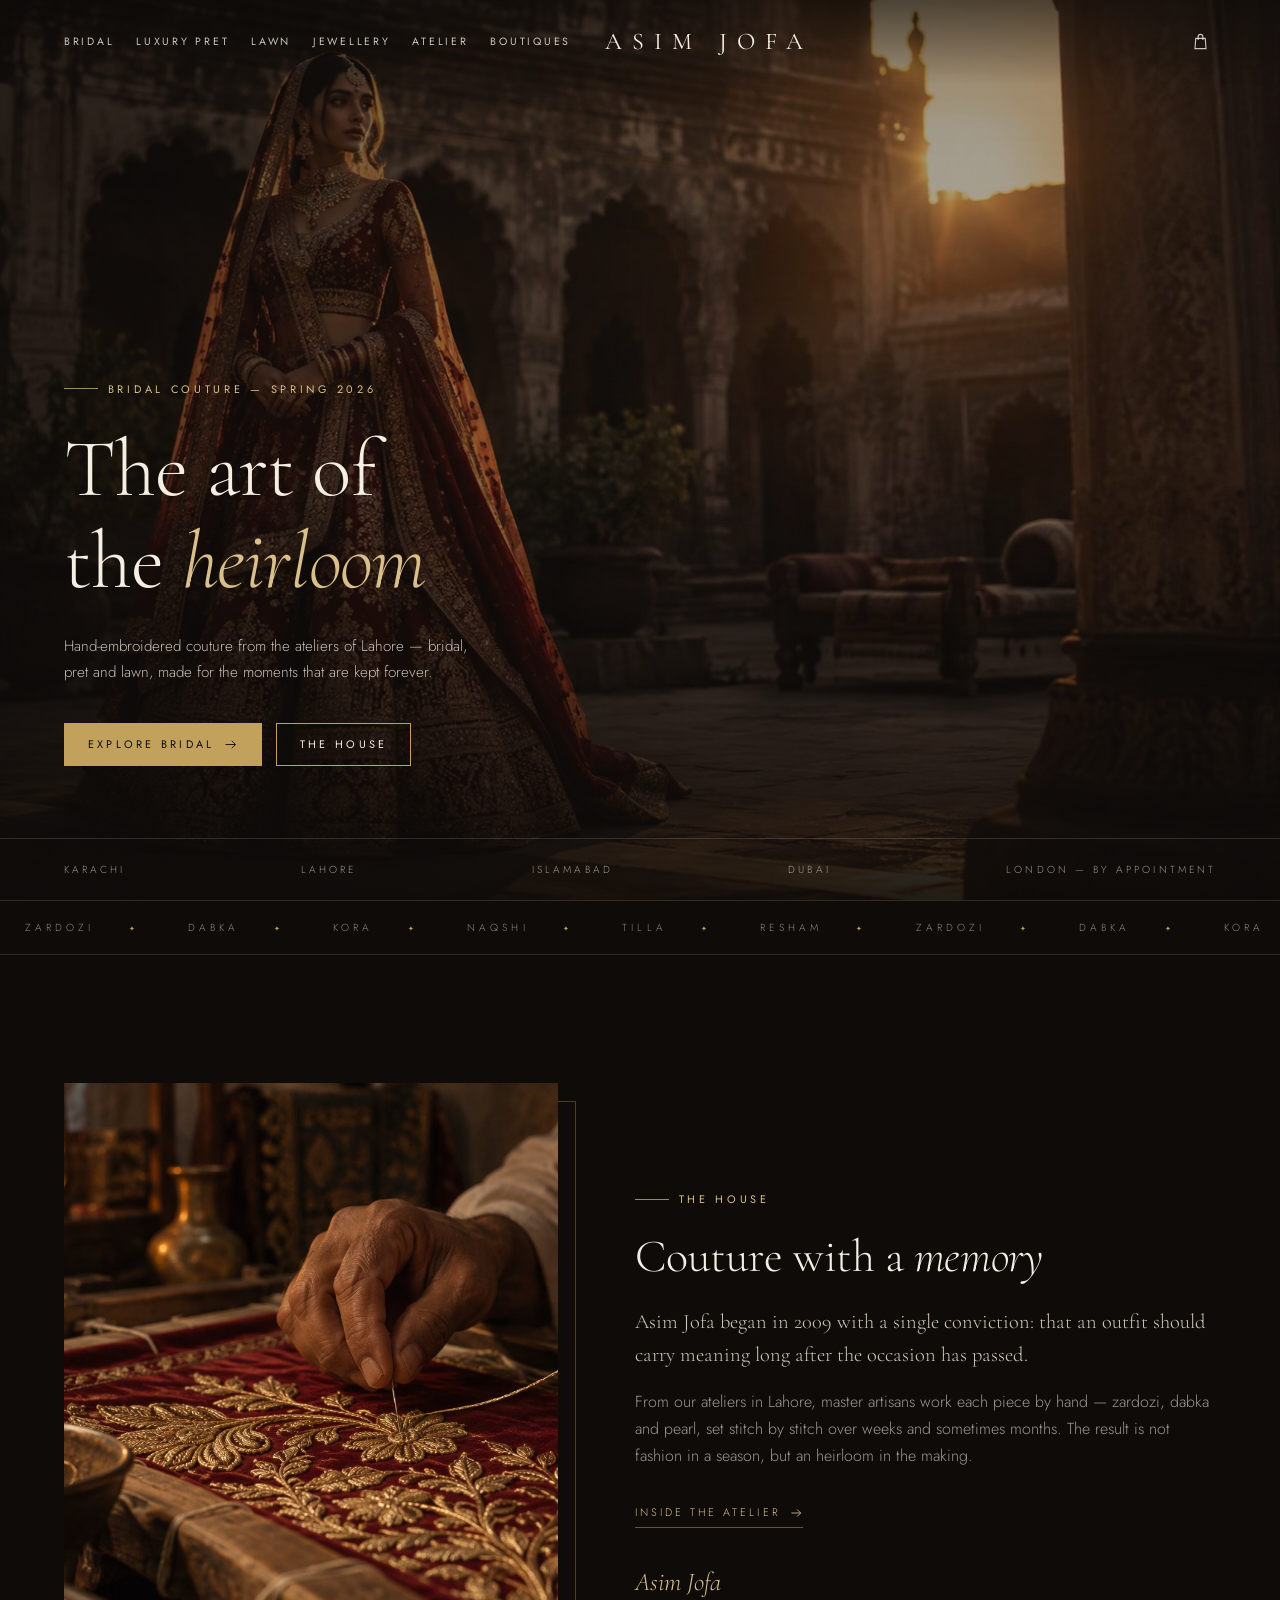
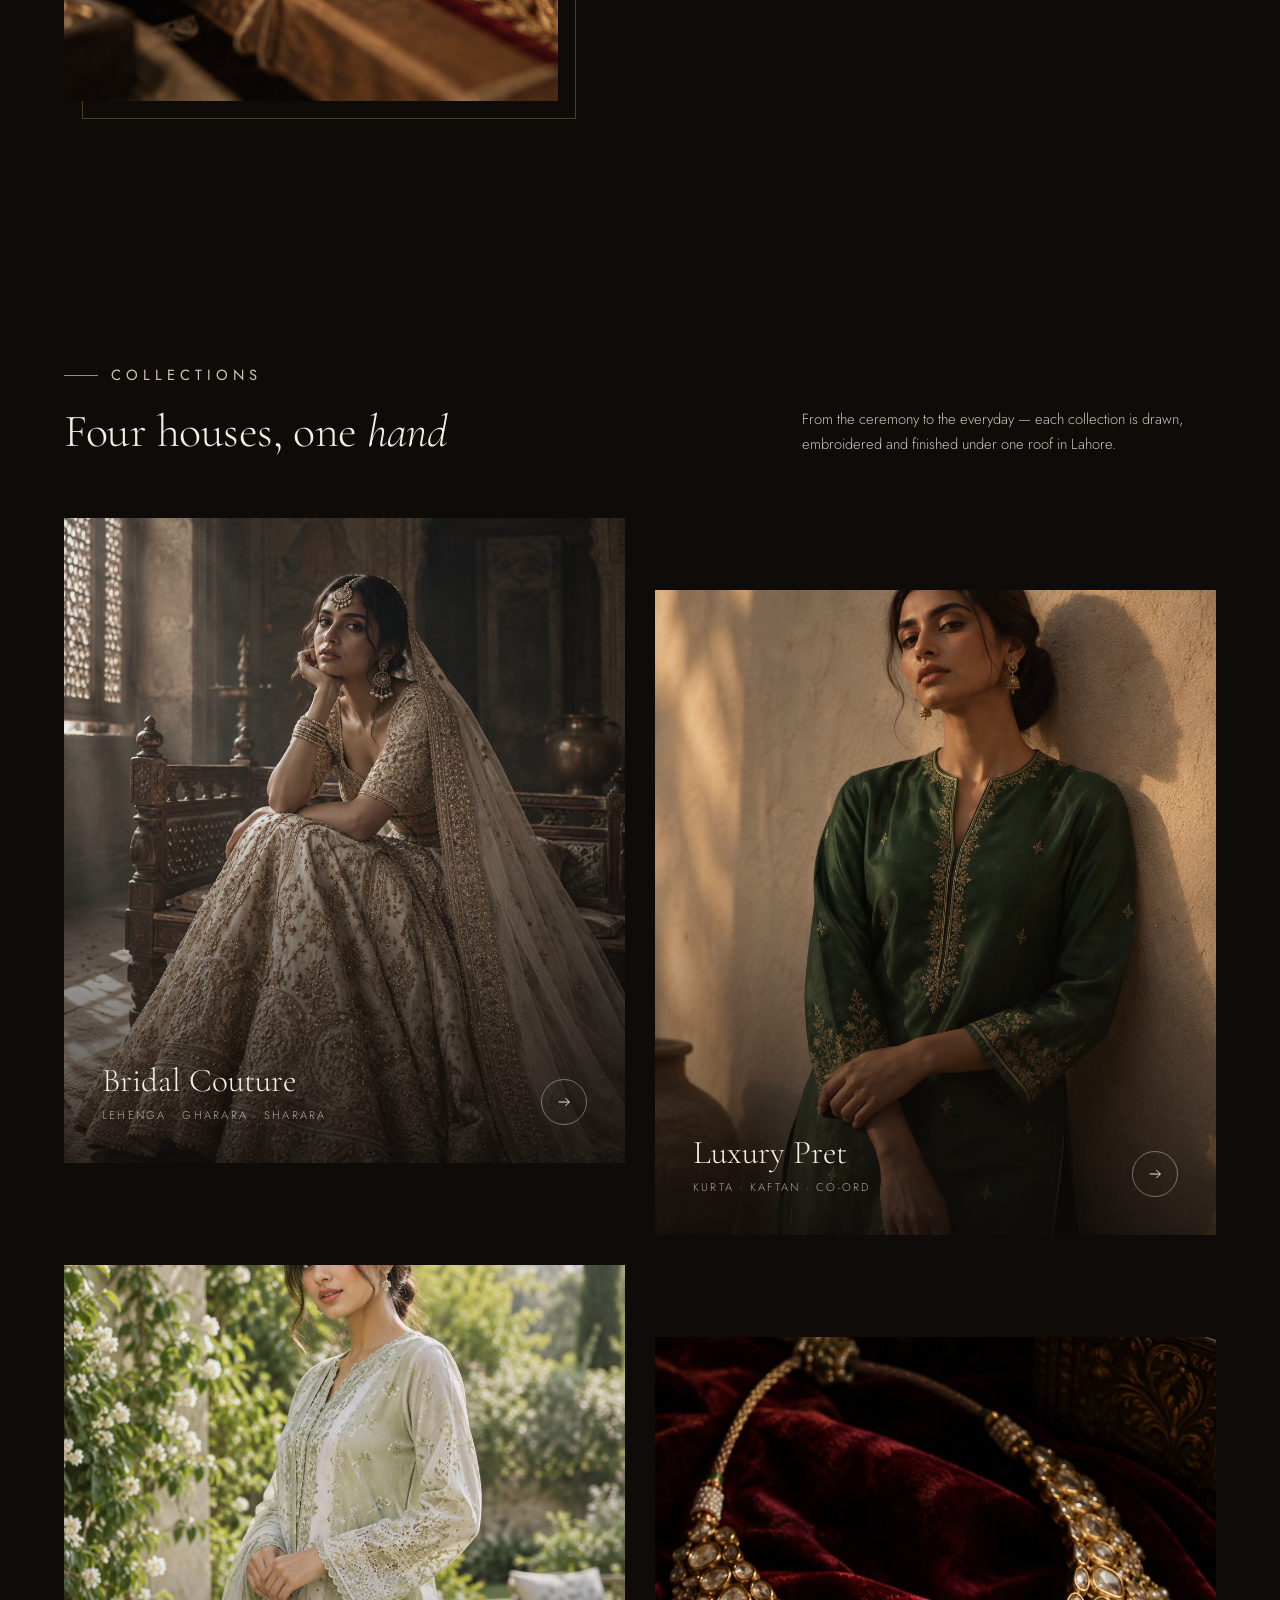
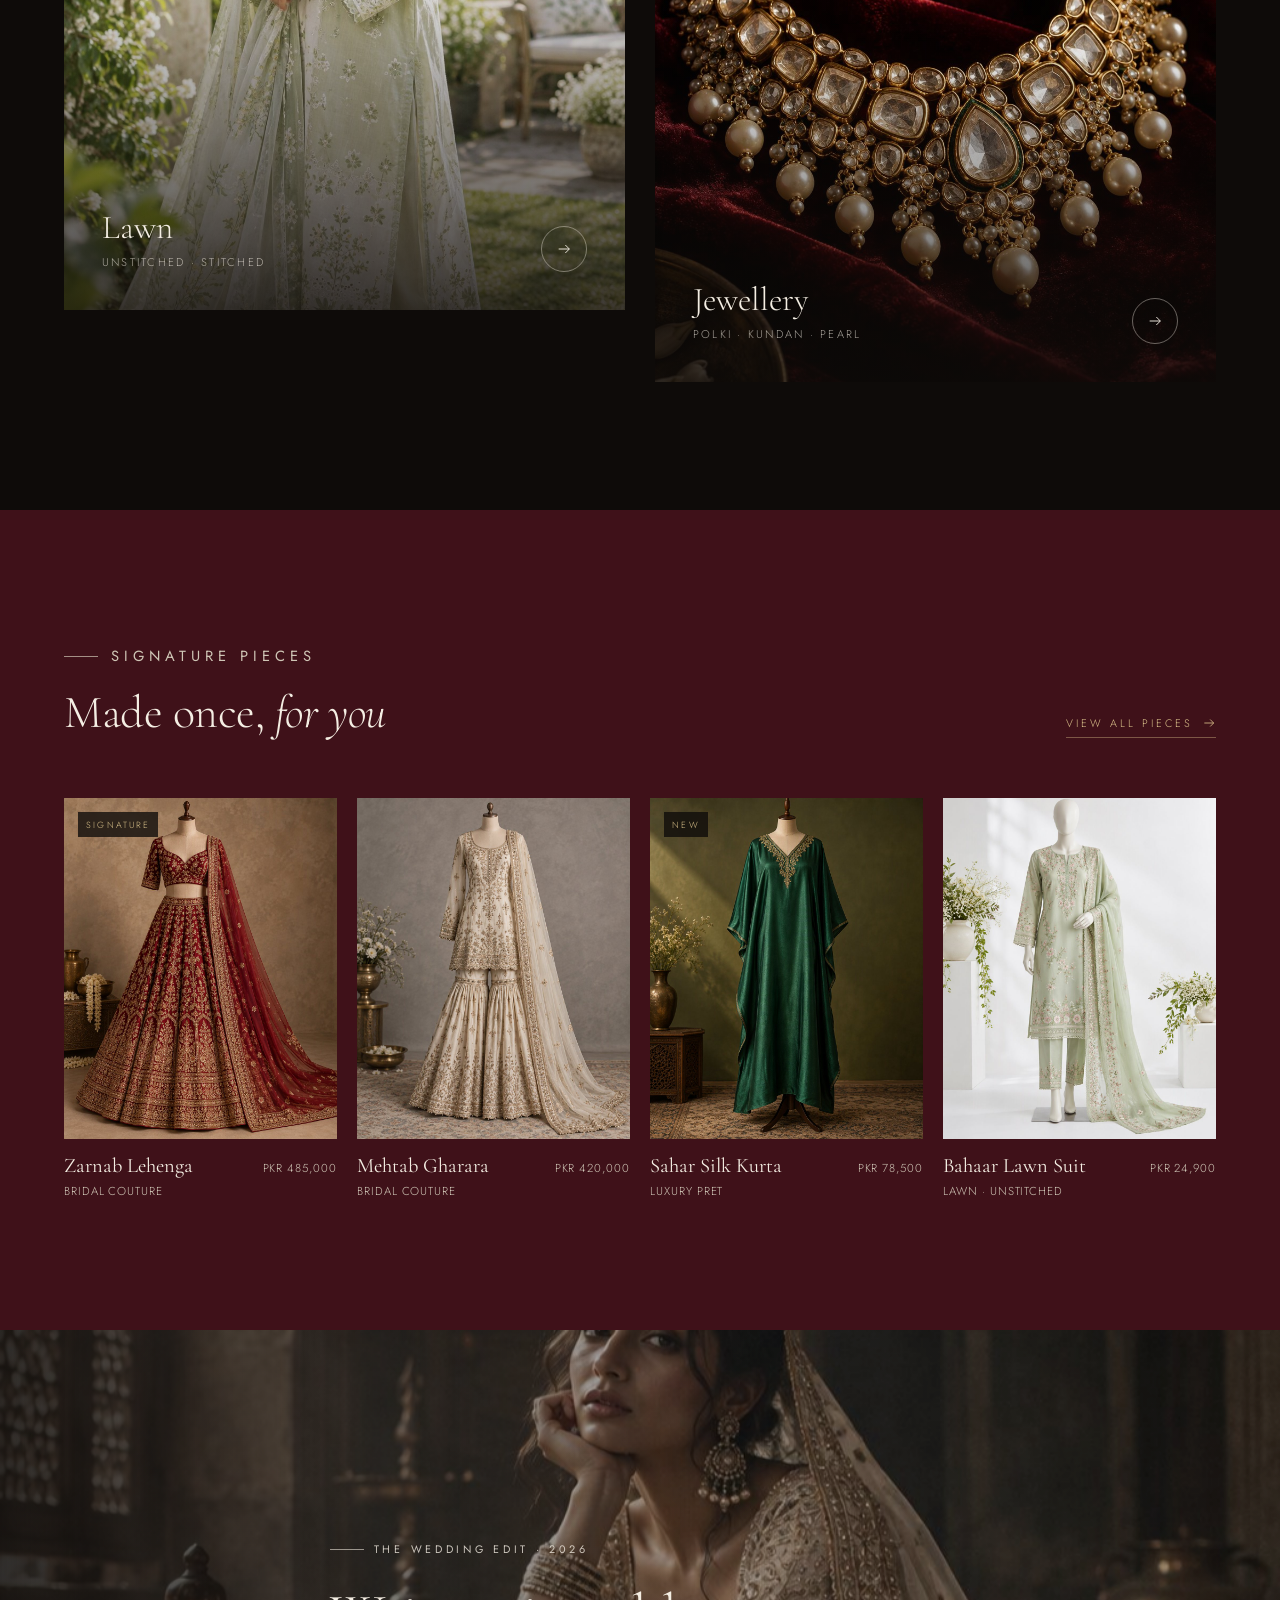
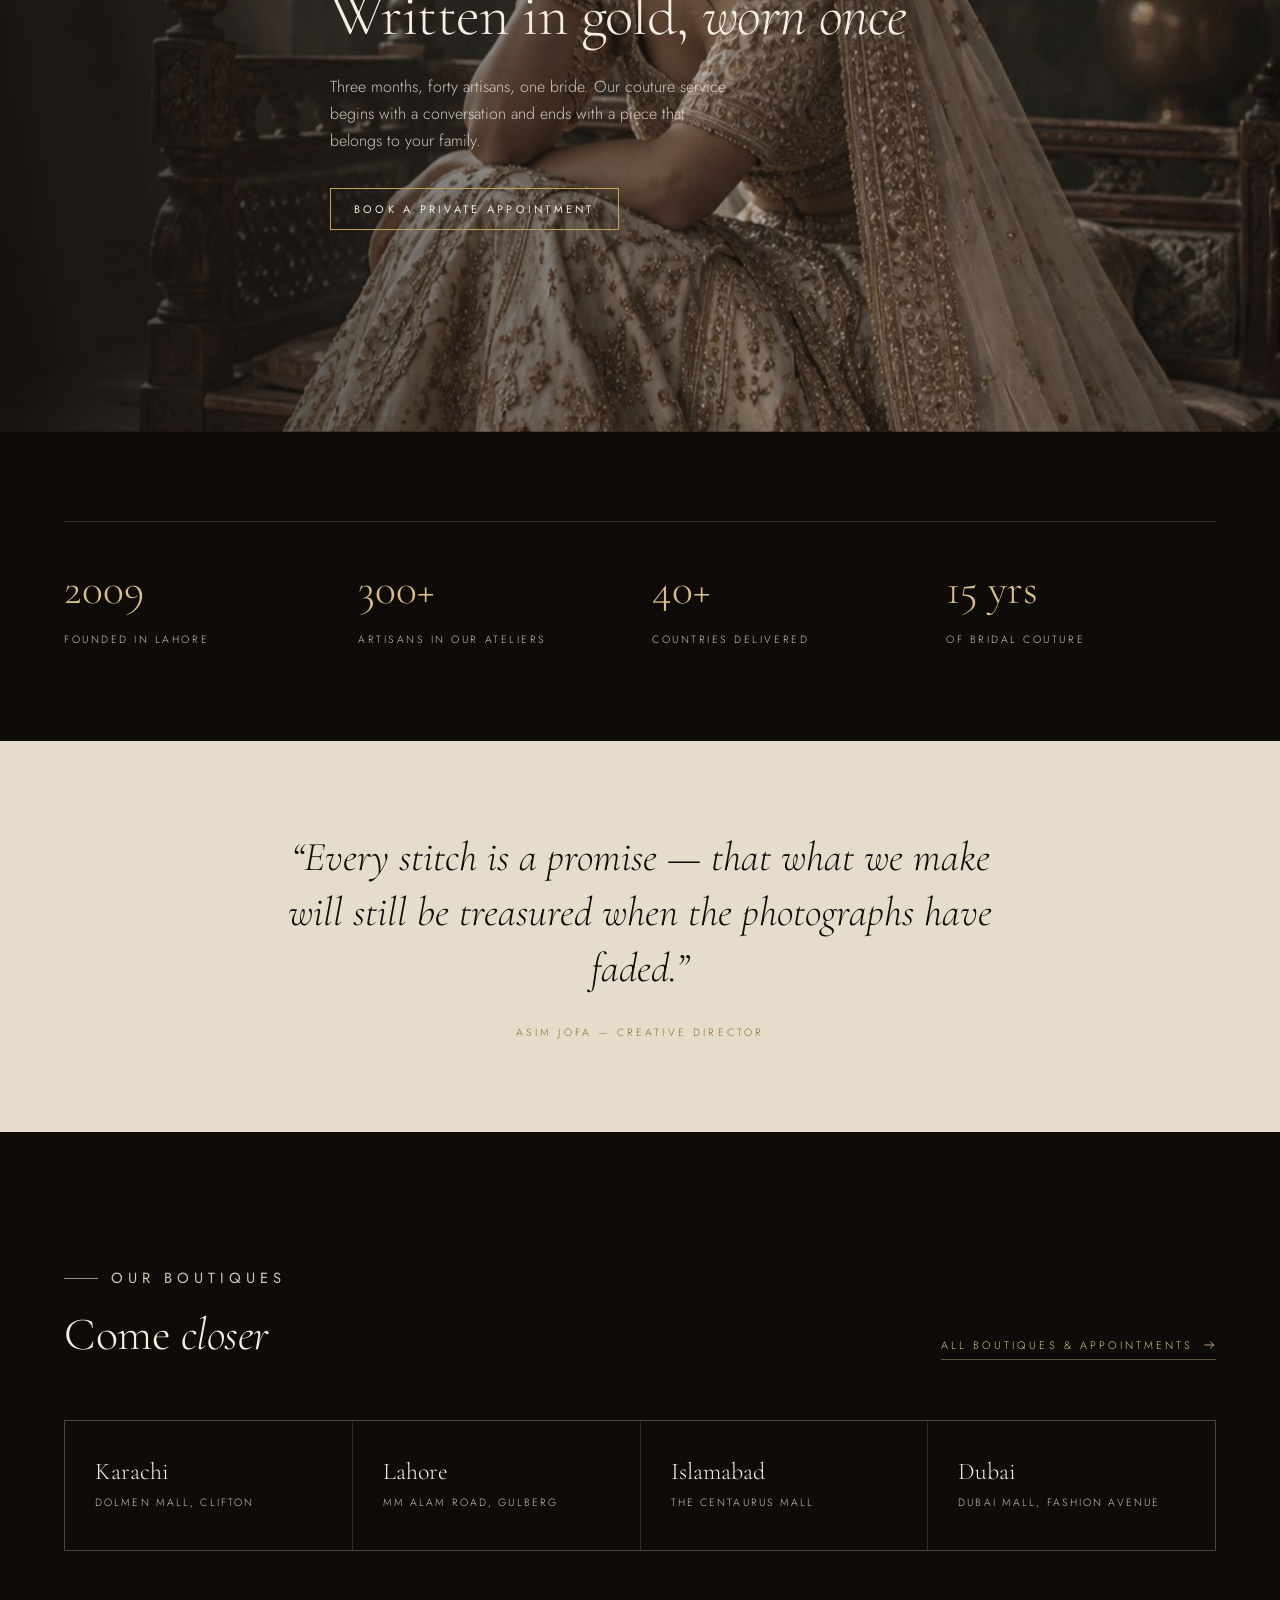
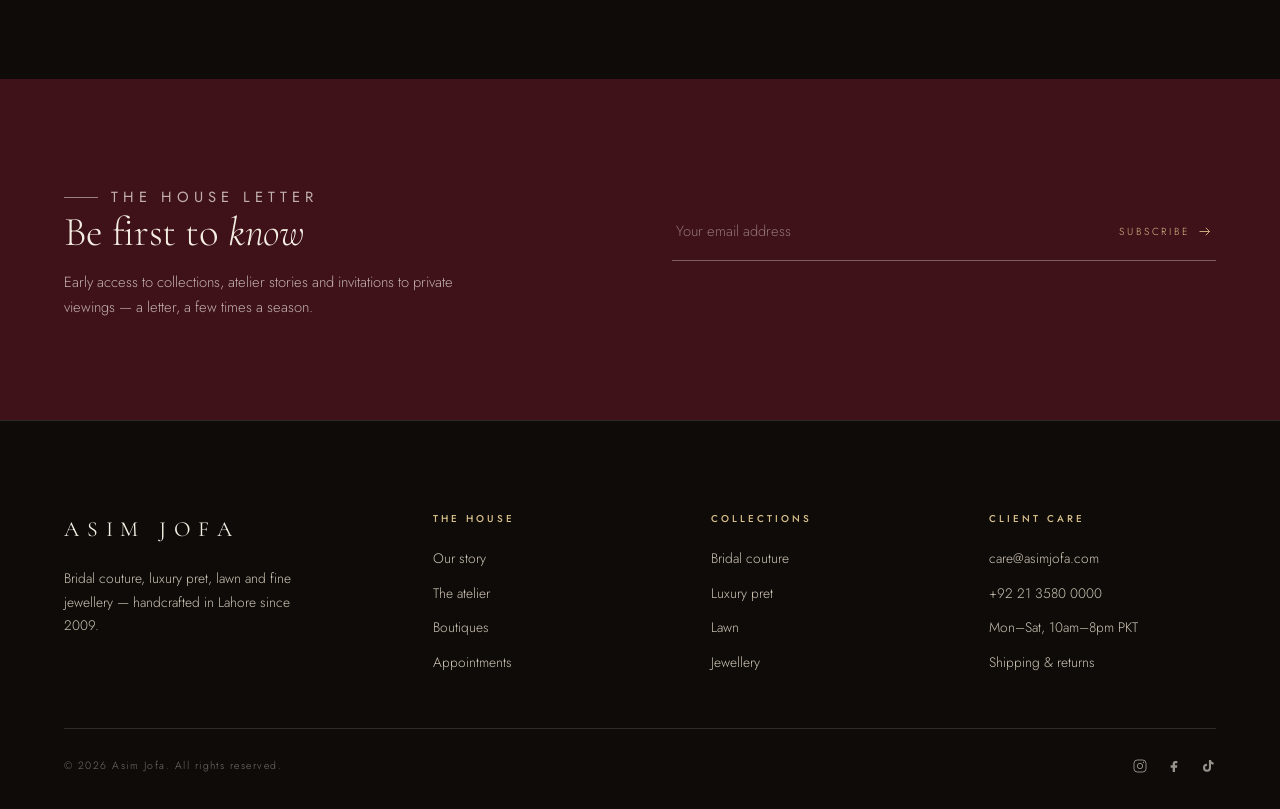
==== commit c8b46ed2: "Compress imagery to JPEG to cut page weight Homepage payload drops from ~20 MB to ~2.2 MB so the pub" ====
--- a/index.html
+++ b/index.html
@@ -56,7 +56,7 @@
 
     <section class="hero">
       <div class="hero-media">
-        <img src="assets/images/hero-bridal.png" alt="Bride in a crimson and gold embroidered lehenga in a Mughal courtyard at dusk" fetchpriority="high">
+        <img src="assets/images/hero-bridal.jpg" alt="Bride in a crimson and gold embroidered lehenga in a Mughal courtyard at dusk" fetchpriority="high">
       </div>
       <div class="hero-shade"></div>
       <div class="container hero-inner">
@@ -87,7 +87,7 @@
     <section class="section" id="house">
       <div class="container split">
         <div class="split-media" data-reveal>
-          <img src="assets/images/atelier.png" alt="Artisan hands embroidering gold thread onto crimson silk">
+          <img src="assets/images/atelier.jpg" alt="Artisan hands embroidering gold thread onto crimson silk">
         </div>
         <div class="split-body" data-reveal data-reveal-delay="1">
           <p class="eyebrow">The House</p>
@@ -114,7 +114,7 @@
 
         <div class="collections">
           <a class="collection" href="bridal.html" data-reveal>
-            <img src="assets/images/bridal.png" alt="Bridal collection — ivory and gold zardozi ghagra">
+            <img src="assets/images/bridal.jpg" alt="Bridal collection — ivory and gold zardozi ghagra">
             <div class="collection-body">
               <div>
                 <h3>Bridal Couture</h3>
@@ -125,7 +125,7 @@
           </a>
 
           <a class="collection" href="pret.html" data-reveal data-reveal-delay="1">
-            <img src="assets/images/pret.png" alt="Luxury pret — emerald silk kurta">
+            <img src="assets/images/pret.jpg" alt="Luxury pret — emerald silk kurta">
             <div class="collection-body">
               <div>
                 <h3>Luxury Pret</h3>
@@ -136,7 +136,7 @@
           </a>
 
           <a class="collection" href="lawn.html" data-reveal>
-            <img src="assets/images/lawn.png" alt="Lawn collection — pistachio embroidered suit in a garden">
+            <img src="assets/images/lawn.jpg" alt="Lawn collection — pistachio embroidered suit in a garden">
             <div class="collection-body">
               <div>
                 <h3>Lawn</h3>
@@ -147,7 +147,7 @@
           </a>
 
           <a class="collection" href="jewellery.html" data-reveal data-reveal-delay="1">
-            <img src="assets/images/jewellery.png" alt="Polki and kundan necklace on burgundy velvet">
+            <img src="assets/images/jewellery.jpg" alt="Polki and kundan necklace on burgundy velvet">
             <div class="collection-body">
               <div>
                 <h3>Jewellery</h3>
@@ -176,8 +176,8 @@
           <article class="product" data-reveal>
             <div class="product-media">
               <span class="product-badge">Signature</span>
-              <img src="assets/images/product-1.png" alt="Zarnab crimson embroidered bridal lehenga">
-              <button class="add-btn" type="button" data-add="zarnab" data-name="Zarnab Lehenga" data-price="485000" data-image="assets/images/product-1.png">Add to bag</button>
+              <img src="assets/images/product-1.jpg" alt="Zarnab crimson embroidered bridal lehenga">
+              <button class="add-btn" type="button" data-add="zarnab" data-name="Zarnab Lehenga" data-price="485000" data-image="assets/images/product-1.jpg">Add to bag</button>
             </div>
             <div class="product-info">
               <div><h3>Zarnab Lehenga</h3><span class="product-cat">Bridal Couture</span></div>
@@ -187,8 +187,8 @@
 
           <article class="product" data-reveal data-reveal-delay="1">
             <div class="product-media">
-              <img src="assets/images/product-2.png" alt="Mehtab ivory and gold bridal gharara">
-              <button class="add-btn" type="button" data-add="mehtab" data-name="Mehtab Gharara" data-price="420000" data-image="assets/images/product-2.png">Add to bag</button>
+              <img src="assets/images/product-2.jpg" alt="Mehtab ivory and gold bridal gharara">
+              <button class="add-btn" type="button" data-add="mehtab" data-name="Mehtab Gharara" data-price="420000" data-image="assets/images/product-2.jpg">Add to bag</button>
             </div>
             <div class="product-info">
               <div><h3>Mehtab Gharara</h3><span class="product-cat">Bridal Couture</span></div>
@@ -199,8 +199,8 @@
           <article class="product" data-reveal data-reveal-delay="2">
             <div class="product-media">
               <span class="product-badge">New</span>
-              <img src="assets/images/product-3.png" alt="Sahar emerald silk kurta with gold neckline">
-              <button class="add-btn" type="button" data-add="sahar" data-name="Sahar Silk Kurta" data-price="78500" data-image="assets/images/product-3.png">Add to bag</button>
+              <img src="assets/images/product-3.jpg" alt="Sahar emerald silk kurta with gold neckline">
+              <button class="add-btn" type="button" data-add="sahar" data-name="Sahar Silk Kurta" data-price="78500" data-image="assets/images/product-3.jpg">Add to bag</button>
             </div>
             <div class="product-info">
               <div><h3>Sahar Silk Kurta</h3><span class="product-cat">Luxury Pret</span></div>
@@ -210,8 +210,8 @@
 
           <article class="product" data-reveal data-reveal-delay="3">
             <div class="product-media">
-              <img src="assets/images/product-4.png" alt="Bahaar pistachio embroidered lawn suit">
-              <button class="add-btn" type="button" data-add="bahaar" data-name="Bahaar Lawn Suit" data-price="24900" data-image="assets/images/product-4.png">Add to bag</button>
+              <img src="assets/images/product-4.jpg" alt="Bahaar pistachio embroidered lawn suit">
+              <button class="add-btn" type="button" data-add="bahaar" data-name="Bahaar Lawn Suit" data-price="24900" data-image="assets/images/product-4.jpg">Add to bag</button>
             </div>
             <div class="product-info">
               <div><h3>Bahaar Lawn Suit</h3><span class="product-cat">Lawn · Unstitched</span></div>
@@ -224,7 +224,7 @@
 
     <section class="campaign" id="campaign">
       <div class="hero-media">
-        <img src="assets/images/bridal.png" alt="Bride in ivory and antique gold zardozi" loading="lazy">
+        <img src="assets/images/bridal.jpg" alt="Bride in ivory and antique gold zardozi" loading="lazy">
       </div>
       <div class="campaign-shade"></div>
       <div class="container campaign-inner" data-reveal>
